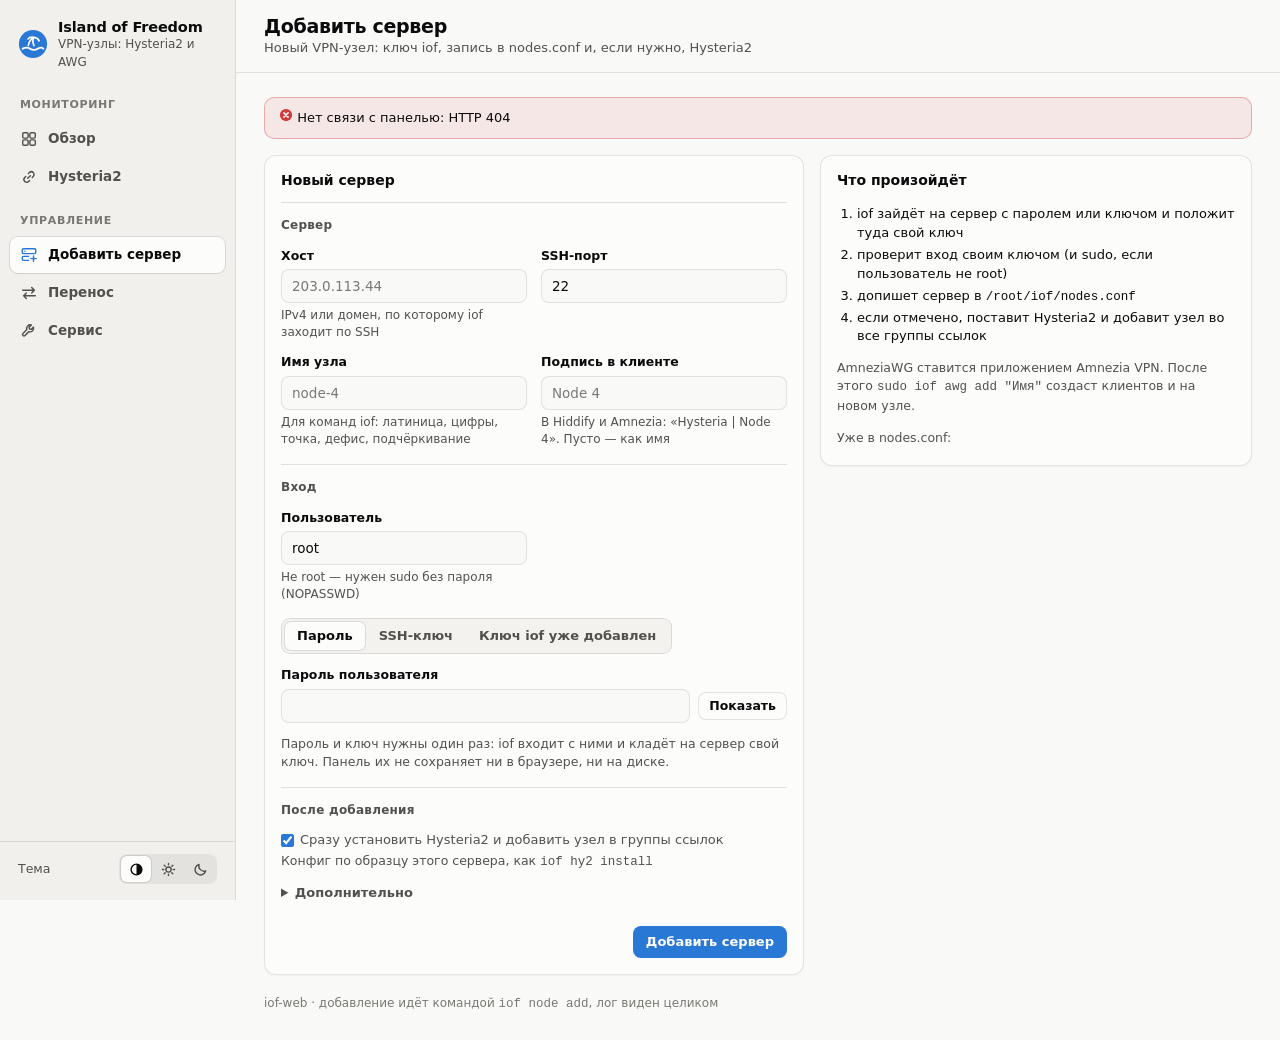
==== web/static/add.html @ c25b6e32 "iof-web: группы Hysteria2, страница узла и страница «Сервис» Группы Hysteria2 создаются, пересобираю" ====
<!doctype html>
<html lang="ru">
<head>
  <meta charset="utf-8">
  <meta name="viewport" content="width=device-width, initial-scale=1">
  <title>Добавить сервер · Island of Freedom</title>
  <link rel="icon" href="favicon.svg" type="image/svg+xml">
  <link rel="stylesheet" href="app.css">
  <script src="common.js"></script>
  <script src="add.js" defer></script>
</head>
<body>
  <div class="shell">
    <aside id="sidebar" class="sidebar">
      <a class="brand" href="./">
        <svg class="logo" viewBox="0 0 32 32" aria-hidden="true">
          <circle cx="16" cy="16" r="15" fill="var(--accent)"/>
          <path d="M5 21c3-1.6 5.4-1.6 8 0s5.4 1.6 8 0 5.2-1.6 6 0" fill="none" stroke="#fff" stroke-width="2" stroke-linecap="round"/>
          <path d="M11 17.5c1-4.5 3-7.5 6-8.5M17 9c-1.6 2.6-1.4 5.5 0 8.6M17 9c2.4.2 4.6 1.4 5.5 3.6M17 9c-2.6-.6-5 0-6.3 1.6" fill="none" stroke="#fff" stroke-width="1.8" stroke-linecap="round"/>
        </svg>
        <span><b>Island of Freedom</b><small>VPN-узлы: Hysteria2 и AWG</small></span>
      </a>
      <nav class="nav" aria-label="Разделы">
        <p class="nav-label">Мониторинг</p>
        <a href="./">
          <svg class="nav-ico" viewBox="0 0 20 20" aria-hidden="true"><rect x="3" y="3" width="6" height="6" rx="1.5"/><rect x="11" y="3" width="6" height="6" rx="1.5"/><rect x="3" y="11" width="6" height="6" rx="1.5"/><rect x="11" y="11" width="6" height="6" rx="1.5"/></svg>
          <span>Обзор</span>
        </a>
        <a href="hy2.html">
          <svg class="nav-ico" viewBox="0 0 20 20" aria-hidden="true"><path d="M8.5 11.5l3-3M9.3 6.2l1.1-1.1a3 3 0 0 1 4.3 4.3l-1.1 1.1M10.7 13.8l-1.1 1.1a3 3 0 0 1-4.3-4.3l1.1-1.1"/></svg>
          <span>Hysteria2</span>
        </a>
        <p class="nav-label">Управление</p>
        <a href="add.html" aria-current="page">
          <svg class="nav-ico" viewBox="0 0 20 20" aria-hidden="true"><rect x="2.5" y="3" width="15" height="5.5" rx="1.5"/><path d="M9.5 11.5H4A1.5 1.5 0 0 0 2.5 13v1.5A1.5 1.5 0 0 0 4 16h5.5M15 11v6M12 14h6M5.5 5.75h.01"/></svg>
          <span>Добавить сервер</span>
        </a>
        <a href="migrate.html">
          <svg class="nav-ico" viewBox="0 0 20 20" aria-hidden="true"><path d="M3 7h13M13 4l3 3-3 3M17 13H4M7 10l-3 3 3 3"/></svg>
          <span>Перенос</span>
          <span id="nav-migrate" class="nav-badge" hidden></span>
        </a>
        <a href="service.html">
          <svg class="nav-ico" viewBox="0 0 20 20" aria-hidden="true"><path d="M12.6 3.3a4 4 0 0 0-5 5.1l-4.3 4.3a1.6 1.6 0 0 0 2.3 2.3l4.3-4.3a4 4 0 0 0 5.1-5l-2.4 2.4-2.1-.3-.3-2.1z"/></svg>
          <span>Сервис</span>
        </a>
      </nav>
      <div class="side-foot">
        <p id="demo-chip" class="demo-chip" hidden>Демо-режим: данные выдуманы, сервер не нужен</p>
        <div class="theme-row">
          <span id="theme-label">Тема</span>
          <div class="theme" role="group" aria-labelledby="theme-label">
            <button type="button" data-set-theme="auto" title="Как в системе" aria-label="Как в системе"><svg viewBox="0 0 16 16" aria-hidden="true"><circle cx="8" cy="8" r="5.75"/><path class="fill" d="M8 2.25a5.75 5.75 0 0 1 0 11.5z"/></svg></button>
            <button type="button" data-set-theme="light" title="Светлая" aria-label="Светлая"><svg viewBox="0 0 16 16" aria-hidden="true"><circle cx="8" cy="8" r="2.75"/><path d="M8 1.5v1.5M8 13v1.5M1.5 8H3M13 8h1.5M3.4 3.4l1.06 1.06M11.54 11.54l1.06 1.06M3.4 12.6l1.06-1.06M11.54 4.46l1.06-1.06"/></svg></button>
            <button type="button" data-set-theme="dark" title="Тёмная" aria-label="Тёмная"><svg viewBox="0 0 16 16" aria-hidden="true"><path d="M13.5 9.6A5.75 5.75 0 0 1 6.4 2.5a5.75 5.75 0 1 0 7.1 7.1z"/></svg></button>
          </div>
        </div>
      </div>
    </aside>

    <div class="content">
      <header class="page-head">
        <button id="menu-btn" class="btn menu-btn" type="button" aria-controls="sidebar" aria-expanded="false" aria-label="Меню">
          <svg viewBox="0 0 16 16" aria-hidden="true"><path d="M2.5 4h11M2.5 8h11M2.5 12h11" fill="none" stroke="currentColor" stroke-width="1.6" stroke-linecap="round"/></svg>
        </button>
        <div class="page-title">
          <h1>Добавить сервер</h1>
          <p>Новый VPN-узел: ключ iof, запись в nodes.conf и, если нужно, Hysteria2</p>
        </div>
      </header>

      <main>
        <div id="alert" class="alert" role="alert" hidden></div>
        <div id="migrate-banner" class="note warn banner" role="status" hidden></div>

        <div class="add-layout">
          <form id="form" class="card form" novalidate autocomplete="off">
            <div class="card-head"><h2>Новый сервер</h2></div>

            <fieldset>
              <legend>Сервер</legend>
              <div class="form-grid">
                <div class="field">
                  <label for="f-host">Хост</label>
                  <input id="f-host" name="host" required placeholder="203.0.113.44" spellcheck="false">
                  <p class="hint">IPv4 или домен, по которому iof заходит по SSH</p>
                </div>
                <div class="field field-narrow">
                  <label for="f-port">SSH-порт</label>
                  <input id="f-port" name="port" inputmode="numeric" value="22">
                </div>
                <div class="field">
                  <label for="f-name">Имя узла</label>
                  <input id="f-name" name="name" required placeholder="node-4" spellcheck="false">
                  <p class="hint">Для команд iof: латиница, цифры, точка, дефис, подчёркивание</p>
                </div>
                <div class="field">
                  <label for="f-title">Подпись в клиенте</label>
                  <input id="f-title" name="title" placeholder="Node 4">
                  <p class="hint">В Hiddify и Amnezia: «Hysteria | Node 4». Пусто — как имя</p>
                </div>
              </div>
            </fieldset>

            <fieldset>
              <legend>Вход</legend>
              <div class="form-grid">
                <div class="field">
                  <label for="f-user">Пользователь</label>
                  <input id="f-user" name="user" value="root" spellcheck="false">
                  <p class="hint">Не root — нужен sudo без пароля (NOPASSWD)</p>
                </div>
              </div>
              <div class="seg" role="radiogroup" aria-label="Способ входа">
                <label><input type="radio" name="auth" value="password" checked><span>Пароль</span></label>
                <label><input type="radio" name="auth" value="key"><span>SSH-ключ</span></label>
                <label><input type="radio" name="auth" value="installed"><span>Ключ iof уже добавлен</span></label>
              </div>

              <div class="auth-pane" data-auth="password">
                <div class="field">
                  <label for="f-password">Пароль пользователя</label>
                  <div class="input-row">
                    <input id="f-password" type="password" autocomplete="new-password" spellcheck="false">
                    <button id="toggle-pass" class="btn small" type="button">Показать</button>
                  </div>
                </div>
              </div>

              <div class="auth-pane" data-auth="key" hidden>
                <div class="field">
                  <label for="f-key">Приватный ключ OpenSSH</label>
                  <textarea id="f-key" rows="6" spellcheck="false" placeholder="-----BEGIN OPENSSH PRIVATE KEY-----&#10;...&#10;-----END OPENSSH PRIVATE KEY-----"></textarea>
                  <div class="input-row">
                    <label class="btn small file-btn">Загрузить из файла<input id="f-keyfile" type="file" class="sr-only"></label>
                    <p class="hint">Ключ без пароля. Ключ PuTTY (.ppk) сначала экспортируй: PuTTYgen → Conversions → Export OpenSSH key</p>
                  </div>
                </div>
              </div>

              <div class="auth-pane" data-auth="installed" hidden>
                <p class="hint">Добавь на новом сервере публичный ключ iof в <code>~/.ssh/authorized_keys</code> пользователя, например так:</p>
                <pre id="pubkey-cmd" class="code"></pre>
                <button id="copy-pubkey" class="btn small" type="button">Скопировать команду</button>
              </div>

              <p id="secret-note" class="note-plain">Пароль и ключ нужны один раз: iof входит с ними и кладёт на сервер свой ключ.
                Панель их не сохраняет ни в браузере, ни на диске.</p>
            </fieldset>

            <fieldset>
              <legend>После добавления</legend>
              <label class="check"><input id="f-hy2" type="checkbox" checked> Сразу установить Hysteria2 и добавить узел в группы ссылок</label>
              <p id="hy2-hint" class="hint">Конфиг по образцу этого сервера, как <code>iof hy2 install</code></p>
              <details class="more">
                <summary>Дополнительно</summary>
                <div class="field">
                  <label for="f-addr">Адрес для клиентов</label>
                  <input id="f-addr" name="addr" placeholder="как хост" spellcheck="false">
                  <p class="hint">Если клиенты подключаются не по тому адресу, по которому iof заходит по SSH</p>
                </div>
              </details>
            </fieldset>

            <div id="form-error" class="form-error" role="alert" hidden></div>
            <div class="form-actions">
              <button id="submit" class="btn primary" type="submit">Добавить сервер</button>
            </div>
          </form>

          <div class="side">
            <section id="job" class="card" hidden>
              <div class="card-head">
                <h2 id="job-title">Выполнение</h2>
                <span id="job-state"></span>
              </div>
              <div id="job-result"></div>
              <pre id="job-log" class="log" aria-live="polite"></pre>
            </section>

            <section class="card">
              <div class="card-head"><h2>Что произойдёт</h2></div>
              <ol class="steps">
                <li>iof зайдёт на сервер с паролем или ключом и положит туда свой ключ</li>
                <li>проверит вход своим ключом (и sudo, если пользователь не root)</li>
                <li>допишет сервер в <code>/root/iof/nodes.conf</code></li>
                <li>если отмечено, поставит Hysteria2 и добавит узел во все группы ссылок</li>
              </ol>
              <p class="hint pad">AmneziaWG ставится приложением Amnezia VPN. После этого
                <code>sudo iof awg add "Имя"</code> создаст клиентов и на новом узле.</p>
              <div class="pad">
                <div class="hint">Уже в nodes.conf:</div>
                <div id="known" class="chips"></div>
              </div>
            </section>
          </div>
        </div>
      </main>

      <footer class="foot">iof-web · добавление идёт командой <code>iof node add</code>, лог виден целиком</footer>
    </div>
  </div>
</body>
</html>
---- web/static/app.css ----
/* Цвета: светлая и тёмная тема по настройке системы или по выбору в меню (data-theme на <html>,
   ставит common.js). Статусные цвета фиксированные */
:root {
  color-scheme: light;
  --page: #f9f9f7;
  --surface: #fcfcfb;
  --surface-2: #f3f2ee;
  --side: #f1f0ec;
  --side-on: #fcfcfb;
  --ink: #0b0b0b;
  --ink-2: #52514e;
  --muted: #7a7873;
  --grid: #e1e0d9;
  --axis: #c3c2b7;
  --ring: rgba(11, 11, 11, 0.10);
  --accent: #2a78d6;
  --track: #ebeae5;
  --meter: #2a78d6;
  --good: #0ca30c;
  --warn: #fab219;
  --crit: #d03b3b;
  --good-bg: rgba(12, 163, 12, 0.09);
  --warn-bg: rgba(250, 178, 25, 0.16);
  --crit-bg: rgba(208, 59, 59, 0.09);
  --shadow: 0 1px 2px rgba(11, 11, 11, 0.04);
  --mono: ui-monospace, "Cascadia Mono", "SFMono-Regular", Consolas, monospace;
  /* Каркас: ширина бокового меню, поля и ширина содержимого */
  --side-w: 236px;
  --gutter: 28px;
  --wrap: 1384px;
}
@media (prefers-color-scheme: dark) {
  :root:not([data-theme="light"]) {
    color-scheme: dark;
    --page: #0d0d0d;
    --surface: #1a1a19;
    --surface-2: #222220;
    --side: #131312;
    --side-on: #262624;
    --ink: #f0efec;
    --ink-2: #c3c2b7;
    --muted: #8f8d87;
    --grid: #2c2c2a;
    --axis: #383835;
    --ring: rgba(255, 255, 255, 0.10);
    --accent: #3987e5;
    --track: #2c2c2a;
    --meter: #3987e5;
    --good-bg: rgba(12, 163, 12, 0.16);
    --warn-bg: rgba(250, 178, 25, 0.14);
    --crit-bg: rgba(208, 59, 59, 0.18);
    --shadow: none;
  }
}
:root[data-theme="dark"] {
  color-scheme: dark;
  --page: #0d0d0d;
  --surface: #1a1a19;
  --surface-2: #222220;
  --side: #131312;
  --side-on: #262624;
  --ink: #f0efec;
  --ink-2: #c3c2b7;
  --muted: #8f8d87;
  --grid: #2c2c2a;
  --axis: #383835;
  --ring: rgba(255, 255, 255, 0.10);
  --accent: #3987e5;
  --track: #2c2c2a;
  --meter: #3987e5;
  --good-bg: rgba(12, 163, 12, 0.16);
  --warn-bg: rgba(250, 178, 25, 0.14);
  --crit-bg: rgba(208, 59, 59, 0.18);
  --shadow: none;
}

* { box-sizing: border-box; }
/* hidden должен скрывать и элементы, которым задан display */
[hidden] { display: none !important; }
html { -webkit-text-size-adjust: 100%; }
body {
  margin: 0;
  background: var(--page);
  color: var(--ink);
  font: 14px/1.45 system-ui, -apple-system, "Segoe UI", Roboto, sans-serif;
}
h1, h2, p { margin: 0; }
code, .mono { font-family: var(--mono); font-size: 12.5px; }
.sr-only {
  position: absolute; width: 1px; height: 1px; overflow: hidden;
  clip: rect(0 0 0 0); white-space: nowrap;
}

/* Каркас: боковое меню слева, справа шапка страницы, содержимое и подвал */
.shell { display: grid; grid-template-columns: var(--side-w) minmax(0, 1fr); min-height: 100vh; }
.content { display: flex; flex-direction: column; min-width: 0; }

.sidebar {
  position: sticky; top: 0; height: 100vh; overflow-y: auto;
  display: flex; flex-direction: column;
  background: var(--side);
  border-right: 1px solid var(--ring);
}
.brand {
  display: flex; align-items: center; gap: 10px;
  padding: 18px 18px 10px;
  color: inherit; text-decoration: none;
}
.logo { width: 30px; height: 30px; flex: none; }
.brand b { display: block; font-size: 14.5px; font-weight: 650; letter-spacing: -0.01em; line-height: 1.25; }
.brand small { display: block; font-size: 12px; color: var(--ink-2); }

.nav { display: flex; flex-direction: column; gap: 2px; padding: 0 10px 12px; }
.nav-label {
  padding: 16px 10px 6px;
  font-size: 11px; font-weight: 650; letter-spacing: 0.06em; text-transform: uppercase; color: var(--muted);
}
.nav a {
  display: flex; align-items: center; gap: 10px;
  min-height: 36px; padding: 0 10px; border-radius: 8px;
  color: var(--ink-2); text-decoration: none; font-size: 13.5px; font-weight: 550;
}
.nav a:hover { background: color-mix(in srgb, var(--ink) 5%, transparent); color: var(--ink); }
.nav a[aria-current] { background: var(--side-on); color: var(--ink); box-shadow: 0 0 0 1px var(--ring), var(--shadow); }
.nav-ico {
  width: 18px; height: 18px; flex: none;
  fill: none; stroke: currentColor; stroke-width: 1.6; stroke-linecap: round; stroke-linejoin: round;
}
.nav a[aria-current] .nav-ico { color: var(--accent); }
/* Отметка у пункта меню, например «идёт» у переноса */
.nav-badge {
  margin-left: auto; padding: 0 7px; border-radius: 999px;
  font-size: 11px; font-weight: 600; line-height: 18px; white-space: nowrap;
  background: var(--warn-bg); color: var(--ink);
  border: 1px solid color-mix(in srgb, var(--warn) 45%, transparent);
}

.side-foot { margin-top: auto; padding: 12px 18px 16px; border-top: 1px solid var(--ring); display: grid; gap: 10px; }
.demo-chip {
  padding: 6px 10px; border-radius: 8px; font-size: 12px; color: var(--ink-2);
  background: color-mix(in srgb, var(--accent) 10%, transparent);
  border: 1px solid color-mix(in srgb, var(--accent) 25%, transparent);
}
.theme-row { display: flex; align-items: center; justify-content: space-between; gap: 8px; font-size: 12.5px; color: var(--ink-2); }
.theme { display: inline-flex; gap: 2px; padding: 2px; border-radius: 8px; background: color-mix(in srgb, var(--ink) 6%, transparent); }
.theme button {
  display: grid; place-items: center; width: 30px; height: 26px; padding: 0;
  border: 0; border-radius: 6px; background: none; color: var(--ink-2); cursor: pointer;
}
.theme button:hover { color: var(--ink); }
.theme button[aria-pressed="true"] { background: var(--surface); color: var(--ink); box-shadow: 0 0 0 1px var(--ring); }
.theme svg { width: 15px; height: 15px; fill: none; stroke: currentColor; stroke-width: 1.5; stroke-linecap: round; stroke-linejoin: round; }
.theme svg .fill { fill: currentColor; stroke: none; }

/* Шапка страницы: заголовок и действия, на узком экране ещё кнопка меню */
.page-head {
  position: sticky; top: 0; z-index: 5;
  display: flex; align-items: center; gap: 12px 20px; flex-wrap: wrap;
  padding: 14px max(var(--gutter), calc((100% - var(--wrap)) / 2));
  background: color-mix(in srgb, var(--page) 88%, transparent);
  backdrop-filter: blur(8px);
  border-bottom: 1px solid var(--ring);
}
.page-title { margin-right: auto; min-width: 0; }
.page-title h1 { font-size: 19px; font-weight: 650; letter-spacing: -0.015em; line-height: 1.3; }
.page-title p { font-size: 13px; color: var(--ink-2); }
.controls { display: flex; align-items: center; gap: 10px; flex-wrap: wrap; }
.scrim { display: none; }
.stamp { font-size: 12.5px; color: var(--ink-2); font-variant-numeric: tabular-nums; }

select, input[type="search"], .btn {
  height: 32px;
  border: 1px solid var(--ring);
  border-radius: 8px;
  background: var(--surface);
  color: var(--ink);
  font: inherit;
  font-size: 13px;
}
select { padding: 0 8px; }
input[type="search"] { padding: 0 10px; width: 240px; max-width: 100%; }
input[type="search"]::placeholder { color: var(--muted); }
.btn {
  display: inline-flex; align-items: center; gap: 6px;
  padding: 0 12px; cursor: pointer; font-weight: 550;
}
.btn svg { width: 14px; height: 14px; }
.btn:hover { background: var(--surface-2); }
.btn[aria-busy="true"] svg { animation: spin 0.9s linear infinite; }
.btn[aria-busy="true"] { cursor: progress; }
@keyframes spin { to { transform: rotate(360deg); } }
:focus-visible { outline: 2px solid var(--accent); outline-offset: 2px; }
/* Кнопка меню видна только на узком экране, там меню выезжает слева */
.menu-btn { display: none; width: 34px; padding: 0; justify-content: center; }
.menu-btn svg { width: 16px; height: 16px; }

/* Раскладки внутри main подстраиваются под его ширину (container queries внизу файла),
   а не под ширину окна: место занимает ещё и боковое меню */
main {
  container: content / inline-size;
  flex: 1;
  width: 100%; max-width: calc(var(--wrap) + 2 * var(--gutter));
  margin: 0 auto;
  padding: 24px var(--gutter) 8px;
  display: flex; flex-direction: column; gap: 16px;
}

.card {
  background: var(--surface);
  border: 1px solid var(--ring);
  border-radius: 12px;
  box-shadow: var(--shadow);
  min-width: 0;
}
.card-head {
  display: flex; align-items: center; justify-content: space-between; gap: 10px 16px;
  flex-wrap: wrap;
  padding: 14px 16px 12px;
}
.card h2 { font-size: 14px; font-weight: 650; }
.count { color: var(--muted); font-weight: 500; margin-left: 4px; font-variant-numeric: tabular-nums; }
.filters { display: flex; align-items: center; gap: 12px; flex-wrap: wrap; }
.check { display: inline-flex; align-items: center; gap: 6px; font-size: 13px; color: var(--ink-2); cursor: pointer; }
.check input { margin: 0; accent-color: var(--accent); }

/* Сообщение об ошибке связи с панелью */
.alert {
  padding: 10px 14px;
  border-radius: 10px;
  background: var(--crit-bg);
  border: 1px solid color-mix(in srgb, var(--crit) 35%, transparent);
  font-size: 13px;
}

/* Общее состояние */
.health {
  display: flex; gap: 14px; align-items: flex-start;
  padding: 16px 18px;
  border-radius: 12px;
  border: 1px solid var(--ring);
  background: var(--surface);
}
.health.good { background: var(--good-bg); border-color: color-mix(in srgb, var(--good) 30%, transparent); }
.health.crit { background: var(--crit-bg); border-color: color-mix(in srgb, var(--crit) 35%, transparent); }
.health.warn { background: var(--warn-bg); border-color: color-mix(in srgb, var(--warn) 45%, transparent); }
.health .big-ico { width: 28px; height: 28px; flex: none; margin-top: 1px; }
.health h2 { font-size: 17px; font-weight: 650; letter-spacing: -0.01em; }
.health .sub { color: var(--ink-2); font-size: 13px; margin-top: 2px; }
.issues { list-style: none; margin: 10px 0 0; padding: 0; display: grid; gap: 4px; }
.issues li { display: flex; gap: 8px; align-items: baseline; font-size: 13.5px; }
.issues b { font-weight: 600; }

/* Плитки сводки */
.kpis { display: grid; grid-template-columns: repeat(5, minmax(0, 1fr)); gap: 12px; }
.kpi {
  background: var(--surface);
  border: 1px solid var(--ring);
  border-radius: 12px;
  padding: 14px 16px;
  box-shadow: var(--shadow);
  min-width: 0;
}
.kpi .label { font-size: 12.5px; color: var(--ink-2); font-weight: 550; }
.kpi .value { font-size: 28px; font-weight: 650; letter-spacing: -0.02em; line-height: 1.2; margin-top: 4px; }
.kpi .value small { font-size: 15px; font-weight: 550; color: var(--ink-2); margin-left: 4px; letter-spacing: 0; }
.kpi .sub { font-size: 12.5px; color: var(--ink-2); margin-top: 4px; }
.kpi .sub + .sub { margin-top: 0; }

/* Статус: иконка + подпись, цвет никогда не один */
.st { display: inline-flex; align-items: center; gap: 6px; white-space: nowrap; }
.ico { width: 14px; height: 14px; flex: none; }
.ico.good { color: var(--good); }
.ico.warn { color: var(--warn); }
.ico.crit { color: var(--crit); }
.ico.none { color: var(--muted); }
.muted { color: var(--muted); }
.sub-line { display: block; font-size: 12px; color: var(--ink-2); margin-top: 2px; white-space: nowrap; }

/* Таблица узлов */
.table-wrap { overflow-x: auto; }

table.nodes { width: 100%; border-collapse: collapse; font-variant-numeric: tabular-nums; }
.nodes th {
  text-align: left; font-size: 12px; font-weight: 600; color: var(--ink-2);
  padding: 8px 10px; background: var(--surface-2);
  border-top: 1px solid var(--grid); border-bottom: 1px solid var(--grid);
  white-space: nowrap;
}
.nodes td { padding: 10px; border-bottom: 1px solid var(--grid); vertical-align: top; }
.nodes tbody tr:last-child td { border-bottom: 0; }
.nodes tbody tr:hover td { background: color-mix(in srgb, var(--surface-2) 60%, transparent); }
.nodes tr.is-crit td:first-child { box-shadow: inset 3px 0 0 var(--crit); }
.nodes tr.is-warn td:first-child { box-shadow: inset 3px 0 0 var(--warn); }
.nodes .num { text-align: right; }
.nodes .col-meter { width: 112px; }
.node-name { font-weight: 600; }
.node-cell { display: flex; gap: 8px; align-items: flex-start; }
.node-cell .ico { margin-top: 3px; }
.offline { color: var(--ink-2); }

.meter { min-width: 92px; }
.meter .top { display: flex; align-items: center; gap: 5px; font-weight: 550; }
.meter .top .ico { width: 12px; height: 12px; }
.track { height: 6px; border-radius: 3px; background: var(--track); margin-top: 5px; overflow: hidden; }
.track i { display: block; height: 100%; border-radius: 3px; background: var(--meter); min-width: 2px; }
.track i.warn { background: var(--warn); }
.track i.crit { background: var(--crit); }

.empty { padding: 18px 16px; color: var(--ink-2); font-size: 13px; }
.empty code { background: var(--surface-2); padding: 1px 5px; border-radius: 4px; }

/* Нижние списки */
.grid3 { display: grid; grid-template-columns: repeat(3, minmax(0, 1fr)); gap: 16px; align-items: start; }
.list { padding: 0 16px 8px; }
.list .item { padding: 10px 0; border-top: 1px solid var(--grid); }
.item-head { display: flex; justify-content: space-between; align-items: baseline; gap: 10px; }
.item-title { font-weight: 600; overflow-wrap: anywhere; }
.item-meta { font-size: 12px; color: var(--muted); white-space: nowrap; font-variant-numeric: tabular-nums; }
.route { display: grid; grid-template-columns: auto 1fr; gap: 3px 10px; margin-top: 6px; font-size: 12.5px; }
.route .proto { color: var(--ink-2); font-weight: 600; font-size: 11.5px; letter-spacing: 0.02em; padding-top: 1px; }
.route .path { font-family: var(--mono); font-size: 12px; overflow-wrap: anywhere; }
.route .arrow { color: var(--muted); padding: 0 3px; }
.chips { display: flex; flex-wrap: wrap; gap: 4px; margin-top: 6px; }
.chip {
  font-size: 11.5px; padding: 1px 7px; border-radius: 999px;
  background: var(--surface-2); color: var(--ink-2); border: 1px solid var(--grid);
}
.list .empty { padding: 4px 0 10px; border-top: 0; }

a.kpi-link, a.item-link { color: inherit; text-decoration: none; display: block; }
a.kpi-link:hover { border-color: color-mix(in srgb, var(--accent) 45%, transparent); }
a.item-link:hover .item-title { color: var(--accent); }

.btn.primary { background: var(--accent); border-color: transparent; color: #fff; }
.btn.primary:hover { background: color-mix(in srgb, var(--accent) 88%, #000); }
.btn:disabled { opacity: 0.5; cursor: default; }
.btn.small { height: 28px; padding: 0 10px; font-size: 12.5px; }
.card-note { font-size: 12.5px; color: var(--ink-2); }

/* Страница Hysteria2 */
.hy2-layout { display: grid; grid-template-columns: minmax(240px, 300px) minmax(0, 1fr); gap: 16px; align-items: start; }
.group-list { padding: 0 8px 8px; display: grid; gap: 2px; }
.group-list .empty { padding: 4px 8px 10px; }
.group-item {
  display: block; padding: 9px 10px; border-radius: 8px;
  color: inherit; text-decoration: none;
}
.group-item:hover { background: var(--surface-2); }
.group-item[aria-current="true"] { background: color-mix(in srgb, var(--accent) 12%, transparent); box-shadow: inset 3px 0 0 var(--accent); }
.group-item .item-title { display: inline-flex; align-items: center; gap: 2px; }

.group-detail .card-head { align-items: flex-start; }
.actions { display: flex; align-items: center; gap: 12px; flex-wrap: wrap; }
.note {
  display: flex; gap: 8px; align-items: flex-start;
  margin: 0 16px 12px; padding: 9px 12px; border-radius: 8px; font-size: 13px;
}
.note .ico { margin-top: 2px; }
.note.warn { background: var(--warn-bg); border: 1px solid color-mix(in srgb, var(--warn) 45%, transparent); }
.note code { background: var(--surface); padding: 1px 5px; border-radius: 4px; }
.group-body { display: grid; grid-template-columns: minmax(0, 1fr) auto; gap: 16px; padding: 0 16px; }
.links { list-style: none; margin: 0; padding: 0; min-width: 0; }
.link {
  display: flex; align-items: center; gap: 12px;
  padding: 9px 0; border-top: 1px solid var(--grid);
}
.link-main { flex: 1; min-width: 0; }
.link-title { font-weight: 600; display: flex; align-items: baseline; gap: 8px; flex-wrap: wrap; }
.link-title .mono { font-weight: 400; font-size: 12px; }
.link-url {
  display: block; margin-top: 2px; font-size: 11.5px; color: var(--ink-2);
  white-space: nowrap; overflow: hidden; text-overflow: ellipsis;
}
.link-actions { display: flex; gap: 6px; flex: none; }
.tag {
  font-size: 11px; font-weight: 550; padding: 0 6px; border-radius: 999px;
  background: color-mix(in srgb, var(--accent) 14%, transparent); color: var(--ink-2);
}
.qr-all { margin: 0; padding-top: 9px; width: 240px; text-align: center; }
.qr-all figcaption { font-size: 12px; color: var(--ink-2); margin-top: 6px; }
/* QR всегда на белом: тёмный фон сканеры читают плохо */
img.qr { display: block; width: 100%; max-width: 240px; height: auto; margin: 0 auto; background: #fff; border-radius: 8px; padding: 6px; }
.qr-placeholder {
  display: grid; place-items: center; min-height: 160px; padding: 14px;
  border: 1px dashed var(--axis); border-radius: 8px; font-size: 12.5px; color: var(--ink-2); text-align: center;
}
.qr-placeholder code { font-size: 12px; }
.hint { margin: 0; font-size: 12.5px; color: var(--ink-2); }
.group-detail > .hint { padding: 12px 16px 16px; }

.cmds { margin: 0; padding: 0 16px 14px; display: grid; grid-template-columns: max-content 1fr; gap: 8px 18px; font-size: 13px; }
.cmds dt { margin: 0; }
.cmds dd { margin: 0; color: var(--ink-2); }

.qr-dialog {
  border: 1px solid var(--ring); border-radius: 12px; padding: 16px;
  background: var(--surface); color: var(--ink); width: min(340px, calc(100vw - 32px));
}
.qr-dialog::backdrop { background: rgba(0, 0, 0, 0.45); }
.qr-dialog-head { display: flex; justify-content: space-between; align-items: center; gap: 10px; margin-bottom: 12px; }
.qr-dialog h2 { font-size: 14px; font-weight: 650; overflow-wrap: anywhere; }
.qr-dialog img.qr { max-width: 280px; }
.qr-dialog .hint { padding: 10px 0 0; text-align: center; }

/* Страница «Добавить сервер» */
.add-layout { display: grid; grid-template-columns: minmax(0, 1.25fr) minmax(0, 1fr); gap: 16px; align-items: start; }
.side { display: grid; gap: 16px; min-width: 0; }
.form fieldset { border: 0; margin: 0; padding: 0 16px 16px; min-width: 0; }
.form legend {
  float: left; width: 100%; padding: 14px 0 10px; margin-bottom: 2px;
  border-top: 1px solid var(--grid);
  font-size: 12px; font-weight: 650; color: var(--ink-2); letter-spacing: 0.02em;
}
.form legend + * { clear: both; }
.form-grid { display: grid; grid-template-columns: repeat(2, minmax(0, 1fr)); gap: 12px 14px; }
.field { min-width: 0; }
.field label { display: block; font-size: 12.5px; font-weight: 600; margin-bottom: 4px; }
.field input, .field textarea {
  width: 100%; height: 34px; padding: 0 10px;
  border: 1px solid var(--ring); border-radius: 8px;
  background: var(--page); color: var(--ink); font: inherit; font-size: 13.5px;
}
.field textarea { height: auto; padding: 8px 10px; font-family: var(--mono); font-size: 12px; resize: vertical; }
.field input::placeholder, .field textarea::placeholder { color: var(--muted); }
.field .hint { margin-top: 4px; font-size: 12px; }
.field [aria-invalid="true"] { border-color: var(--crit); }
.field-error { margin: 4px 0 0; font-size: 12px; color: var(--crit); font-weight: 550; }
.input-row { display: flex; gap: 8px; align-items: center; margin-top: 0; }
.input-row input { flex: 1; }
.field textarea + .input-row { margin-top: 8px; align-items: flex-start; }
.file-btn { cursor: pointer; flex: none; }
.seg {
  display: inline-flex; flex-wrap: wrap; gap: 2px; margin-top: 14px; padding: 3px;
  border-radius: 9px; background: var(--surface-2); border: 1px solid var(--ring);
}
.seg label { cursor: pointer; }
.seg input { position: absolute; opacity: 0; pointer-events: none; }
.seg span { display: block; padding: 5px 12px; border-radius: 6px; font-size: 13px; font-weight: 550; color: var(--ink-2); }
.seg input:checked + span { background: var(--surface); color: var(--ink); box-shadow: 0 0 0 1px var(--ring); }
.seg input:focus-visible + span { outline: 2px solid var(--accent); outline-offset: 1px; }
.auth-pane { margin-top: 12px; }
.note-plain { margin: 12px 0 0; font-size: 12.5px; color: var(--ink-2); }
.more { margin-top: 12px; }
.more summary { cursor: pointer; font-size: 13px; font-weight: 550; color: var(--ink-2); margin-bottom: 8px; }
.form-error {
  display: flex; gap: 8px; align-items: flex-start; margin: 0 16px 12px; padding: 9px 12px;
  border-radius: 8px; font-size: 13px; background: var(--crit-bg);
  border: 1px solid color-mix(in srgb, var(--crit) 35%, transparent);
}
.form-error .ico { margin-top: 2px; }
.form-actions { display: flex; justify-content: flex-end; gap: 8px; flex-wrap: wrap; padding: 0 16px 16px; }
/* Плашка над содержимым страницы, например о незавершённом переносе управляющего сервера */
.note.banner, .form-error.banner { margin: 0; }
.pad .check + .hint { margin-top: 4px; }
pre.code {
  margin: 8px 0; padding: 10px 12px; border-radius: 8px; background: var(--surface-2);
  font-family: var(--mono); font-size: 11.5px; white-space: pre-wrap; word-break: break-all;
}
pre.log {
  margin: 0 16px 16px; padding: 10px 12px; min-height: 80px; max-height: 380px; overflow: auto;
  border: 1px solid var(--grid); border-radius: 8px; background: var(--page);
  font-family: var(--mono); font-size: 12px; line-height: 1.5; white-space: pre-wrap; overflow-wrap: anywhere;
}
.note.good { background: var(--good-bg); border: 1px solid color-mix(in srgb, var(--good) 30%, transparent); }
.note.crit { background: var(--crit-bg); border: 1px solid color-mix(in srgb, var(--crit) 35%, transparent); }
.note a { color: var(--accent); }
.steps { margin: 0; padding: 0 16px 10px 36px; font-size: 13px; }
.steps li { margin: 3px 0; }
.pad { padding: 0 16px 14px; }
.pad .chips { margin-top: 4px; }
.spinner {
  width: 12px; height: 12px; border-radius: 50%; flex: none;
  border: 2px solid var(--grid); border-top-color: var(--accent); animation: spin 0.8s linear infinite;
}

/* Ссылка на страницу узла из таблиц и списков; строку таблицы можно нажать целиком */
.node-link { color: inherit; text-decoration: none; }
.node-link:hover { color: var(--accent); text-decoration: underline; text-underline-offset: 2px; }
.nodes tr[data-href] { cursor: pointer; }
.page-title p a { color: inherit; }
.page-title p a:hover { color: var(--accent); }

/* Кнопки действий: ряд под содержимым карточки, опасное действие красным */
.btn-row { display: flex; gap: 8px; flex-wrap: wrap; align-items: center; padding: 0 16px 16px; }
.btn.danger { color: var(--crit); }
.btn.danger:hover { background: var(--crit-bg); }
.card.danger-zone { border-color: color-mix(in srgb, var(--crit) 30%, transparent); }

/* Пары «название — значение» */
.kv {
  margin: 0; padding: 0 16px 14px;
  display: grid; grid-template-columns: max-content minmax(0, 1fr); gap: 7px 16px; font-size: 13px;
}
.kv dt { color: var(--ink-2); }
.kv dd { margin: 0; min-width: 0; overflow-wrap: anywhere; }
.kv .meter { max-width: 220px; }

.grid2 { display: grid; grid-template-columns: repeat(2, minmax(0, 1fr)); gap: 16px; align-items: start; }

/* Форма новой группы в карточке групп */
.inline-form { display: flex; flex-wrap: wrap; gap: 8px; padding: 0 16px 12px; }
.inline-form input {
  flex: 1 1 160px; min-width: 0; height: 32px; padding: 0 10px;
  border: 1px solid var(--ring); border-radius: 8px; background: var(--page); color: var(--ink); font: inherit; font-size: 13px;
}
.inline-form input[aria-invalid="true"] { border-color: var(--crit); }
.inline-form .hint { flex-basis: 100%; }

/* Список задач панели: строка задачи раскрывается в лог */
.jobs { list-style: none; margin: 0; padding: 0 16px 8px; }
.jobs li { border-top: 1px solid var(--grid); }
.jobs summary { display: flex; align-items: center; gap: 10px 14px; flex-wrap: wrap; padding: 10px 0; cursor: pointer; }
.jobs summary .item-title { flex: 1 1 200px; }
.jobs pre.log { margin: 0 0 12px; }
.commits { list-style: none; margin: 0; padding: 0 16px 12px; display: grid; gap: 4px; font-size: 13px; }
.commits code { color: var(--ink-2); margin-right: 6px; }

.toast {
  position: fixed; left: 50%; bottom: 24px; z-index: 20;
  transform: translate(-50%, 12px); opacity: 0; pointer-events: none;
  padding: 9px 14px; border-radius: 8px; font-size: 13px;
  background: var(--ink); color: var(--page);
  transition: opacity 0.15s, transform 0.15s;
}
.toast.show { opacity: 1; transform: translate(-50%, 0); }

.foot {
  width: 100%; max-width: calc(var(--wrap) + 2 * var(--gutter));
  margin: 0 auto; padding: 12px var(--gutter) 28px; font-size: 12px; color: var(--muted);
}

/* Узкое окно: меню уезжает за левый край и открывается кнопкой в шапке страницы (common.js) */
@media (max-width: 960px) {
  .shell { grid-template-columns: minmax(0, 1fr); }
  .sidebar {
    position: fixed; inset: 0 auto 0 0; z-index: 30; height: auto; width: min(280px, 86vw);
    transform: translateX(-100%); visibility: hidden;
    transition: transform 0.2s ease, visibility 0s linear 0.2s;
  }
  .nav-open .sidebar {
    transform: none; visibility: visible; transition: transform 0.2s ease;
    box-shadow: 0 12px 40px rgba(0, 0, 0, 0.25);
  }
  .scrim {
    display: block; position: fixed; inset: 0; z-index: 25;
    background: rgba(0, 0, 0, 0.4); opacity: 0; pointer-events: none; transition: opacity 0.2s;
  }
  .nav-open .scrim { opacity: 1; pointer-events: auto; }
  .menu-btn { display: inline-flex; }
}
@media (max-width: 640px) {
  :root { --gutter: 16px; }
  .page-head { position: static; padding-block: 10px 12px; }
  .page-title h1 { font-size: 17px; }
  main { padding-top: 14px; }
  .foot { padding-bottom: 24px; }
  .controls { width: 100%; }
  .stamp { width: 100%; }
}
@media (prefers-reduced-motion: reduce) {
  .sidebar, .scrim, .toast { transition: none !important; }
}

/* Узкая область содержимого: плитки и списки в меньше колонок, раскладки в одну колонку,
   таблица узлов в карточки */
@container content (max-width: 1040px) {
  .kpis { grid-template-columns: repeat(3, minmax(0, 1fr)); }
  .grid3 { grid-template-columns: repeat(2, minmax(0, 1fr)); }
}
@container content (max-width: 1000px) {
  .nodes thead { display: none; }
  .nodes, .nodes tbody { display: block; }
  .nodes tr {
    display: grid; grid-template-columns: repeat(3, minmax(0, 1fr)); gap: 10px 14px;
    padding: 14px 16px; border-top: 1px solid var(--grid);
  }
  .nodes tr.is-crit { box-shadow: inset 3px 0 0 var(--crit); }
  .nodes tr.is-warn { box-shadow: inset 3px 0 0 var(--warn); }
  .nodes tr.is-crit td:first-child, .nodes tr.is-warn td:first-child { box-shadow: none; }
  .nodes td { padding: 0; border: 0; min-width: 0; }
  .nodes tbody tr:hover td { background: none; }
  .nodes td[data-label]::before {
    content: attr(data-label); display: block;
    font-size: 11.5px; font-weight: 600; color: var(--muted); margin-bottom: 2px;
  }
  .nodes td.cell-node { grid-column: 1 / -1; }
  .nodes td.cell-wide { grid-column: span 3; }
  .nodes td.cell-proto { grid-column: span 1; }
  .nodes .num { text-align: left; }
  .meter { min-width: 0; }
}
@container content (max-width: 900px) {
  .hy2-layout, .add-layout, .grid2 { grid-template-columns: minmax(0, 1fr); }
  .group-body { grid-template-columns: minmax(0, 1fr); }
  .qr-all { width: auto; max-width: 260px; margin: 0 auto 4px; }
}
@container content (max-width: 600px) {
  .kpis { grid-template-columns: repeat(2, minmax(0, 1fr)); gap: 10px; }
  .kpi .value { font-size: 24px; }
  .grid3 { grid-template-columns: minmax(0, 1fr); }
  .nodes tr { grid-template-columns: repeat(2, minmax(0, 1fr)); }
  .nodes td.cell-wide { grid-column: 1 / -1; }
  .filters, input[type="search"] { width: 100%; }
  .link { flex-wrap: wrap; }
  .link-actions { width: 100%; }
  .link-actions .btn { flex: 1; justify-content: center; }
  .cmds { grid-template-columns: minmax(0, 1fr); gap: 2px; }
  .cmds dd { margin-bottom: 8px; }
  .form-grid { grid-template-columns: minmax(0, 1fr); }
  .kv { grid-template-columns: minmax(0, 1fr); gap: 2px; }
  .kv dd { margin-bottom: 8px; }
  .seg { display: flex; }
  .seg label { flex: 1; text-align: center; }
}
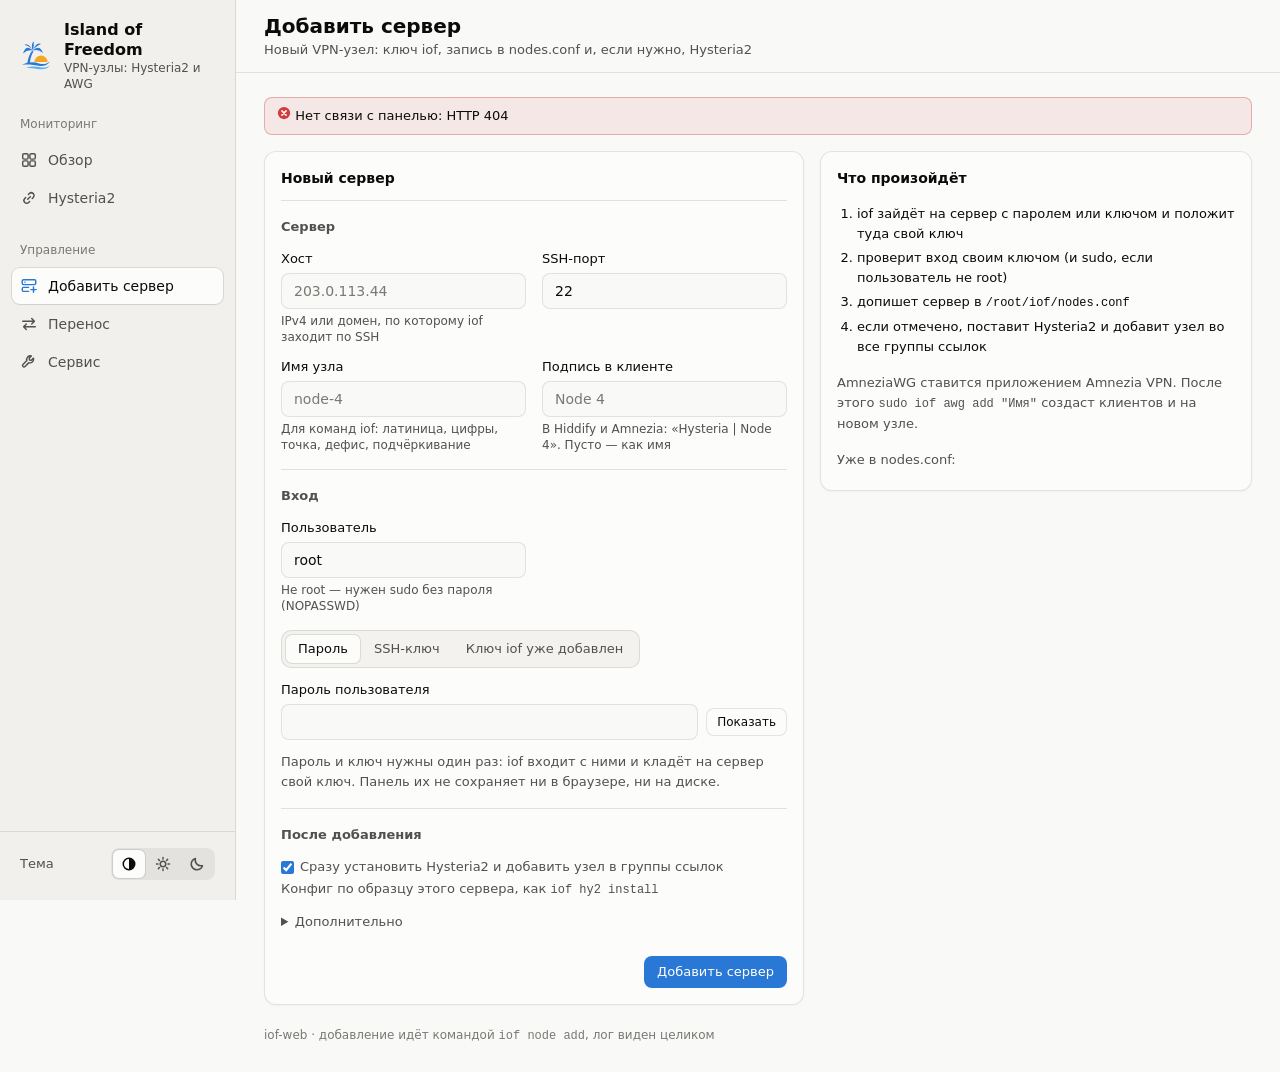
==== commit ed31f4f3: "iof-web: новый логотип — пальма, солнце и волны Логотип без надписей: пальма на острове, солнце над " ====
--- a/web/static/add.html
+++ b/web/static/add.html
@@ -13,10 +13,11 @@
   <div class="shell">
     <aside id="sidebar" class="sidebar">
       <a class="brand" href="./">
-        <svg class="logo" viewBox="0 0 32 32" aria-hidden="true">
-          <circle cx="16" cy="16" r="15" fill="var(--accent)"/>
-          <path d="M5 21c3-1.6 5.4-1.6 8 0s5.4 1.6 8 0 5.2-1.6 6 0" fill="none" stroke="#fff" stroke-width="2" stroke-linecap="round"/>
-          <path d="M11 17.5c1-4.5 3-7.5 6-8.5M17 9c-1.6 2.6-1.4 5.5 0 8.6M17 9c2.4.2 4.6 1.4 5.5 3.6M17 9c-2.6-.6-5 0-6.3 1.6" fill="none" stroke="#fff" stroke-width="1.8" stroke-linecap="round"/>
+        <svg class="logo" viewBox="0 0 64 64" aria-hidden="true">
+          <defs><clipPath id="logo-sky"><rect width="64" height="44"/></clipPath></defs>
+          <circle class="logo-sun" cx="42" cy="44" r="13" clip-path="url(#logo-sky)"/>
+          <path class="logo-palm" d="M14.4 48C15.8 37.5 18.6 28.5 24.2 21.4L27 22.8C22.2 30 20.2 39 19.6 48ZM25.5 21Q12 8 6 27Q15 18 25.5 21ZM25.5 21Q39 8 46 26Q37 17 25.5 21ZM25.5 21Q16 4 9 10Q19 11 25.5 21ZM25.5 21Q33 3 42 8Q31 12 25.5 21ZM25.5 21Q21 9 27.5 2.5Q28.5 13 25.5 21ZM4 50C16 43 28 44 38 47C46 49.5 54 48 60 43C55 50.5 46 53 37 51.5C27 50 16 48 4 50Z"/>
+          <path class="logo-wave" d="M12 56C22 52 32 52.5 41 54.5C48 56 55 55 60 51C56 57 48 59.5 40 58.5C31 57.5 22 55 12 56Z"/>
         </svg>
         <span><b>Island of Freedom</b><small>VPN-узлы: Hysteria2 и AWG</small></span>
       </a>
--- a/web/static/app.css
+++ b/web/static/app.css
@@ -1,5 +1,5 @@
 /* Цвета: светлая и тёмная тема по настройке системы или по выбору в меню (data-theme на <html>,
-   ставит common.js). Статусные цвета фиксированные */
+   ставит common.js). Поверхности нейтральные, цвет несут статусы и одна акцентная кнопка */
 :root {
   color-scheme: light;
   --page: #f9f9f7;
@@ -15,15 +15,25 @@
   --ring: rgba(11, 11, 11, 0.10);
   --accent: #2a78d6;
   --track: #ebeae5;
-  --meter: #2a78d6;
-  --good: #0ca30c;
-  --warn: #fab219;
+  --meter: #7a7873;
+  --good: #16a34a;
+  --warn: #c98a0b;
   --crit: #d03b3b;
-  --good-bg: rgba(12, 163, 12, 0.09);
+  --good-bg: rgba(22, 163, 74, 0.09);
   --warn-bg: rgba(250, 178, 25, 0.16);
   --crit-bg: rgba(208, 59, 59, 0.09);
   --shadow: 0 1px 2px rgba(11, 11, 11, 0.04);
   --mono: ui-monospace, "Cascadia Mono", "SFMono-Regular", Consolas, monospace;
+  /* Одна кривая для всех переходов */
+  --ease: cubic-bezier(0.22, 1, 0.36, 1);
+  /* Терминал на странице узла тёмный в обеих темах, как окно PuTTY. Цвета берёт term.js */
+  --term-bg: #0d0d0d;
+  --term-fg: #f0efec;
+  --term-cursor: #f0efec;
+  --term-sel: rgba(57, 135, 229, 0.4);
+  /* Логотип: пальма и верхняя волна — --accent, солнце и нижняя волна одинаковы в обеих темах */
+  --logo-sun: #f5a623;
+  --logo-wave: #5ab4f0;
   /* Каркас: ширина бокового меню, поля и ширина содержимого */
   --side-w: 236px;
   --gutter: 28px;
@@ -45,10 +55,13 @@
     --ring: rgba(255, 255, 255, 0.10);
     --accent: #3987e5;
     --track: #2c2c2a;
-    --meter: #3987e5;
-    --good-bg: rgba(12, 163, 12, 0.16);
-    --warn-bg: rgba(250, 178, 25, 0.14);
-    --crit-bg: rgba(208, 59, 59, 0.18);
+    --meter: #8f8d87;
+    --good: #4cc38a;
+    --warn: #f0b429;
+    --crit: #e5484d;
+    --good-bg: rgba(76, 195, 138, 0.12);
+    --warn-bg: rgba(240, 180, 41, 0.12);
+    --crit-bg: rgba(229, 72, 77, 0.14);
     --shadow: none;
   }
 }
@@ -67,10 +80,13 @@
   --ring: rgba(255, 255, 255, 0.10);
   --accent: #3987e5;
   --track: #2c2c2a;
-  --meter: #3987e5;
-  --good-bg: rgba(12, 163, 12, 0.16);
-  --warn-bg: rgba(250, 178, 25, 0.14);
-  --crit-bg: rgba(208, 59, 59, 0.18);
+  --meter: #8f8d87;
+  --good: #4cc38a;
+  --warn: #f0b429;
+  --crit: #e5484d;
+  --good-bg: rgba(76, 195, 138, 0.12);
+  --warn-bg: rgba(240, 180, 41, 0.12);
+  --crit-bg: rgba(229, 72, 77, 0.14);
   --shadow: none;
 }
 
@@ -82,10 +98,10 @@
   margin: 0;
   background: var(--page);
   color: var(--ink);
-  font: 14px/1.45 system-ui, -apple-system, "Segoe UI", Roboto, sans-serif;
+  font: 14px/20px system-ui, -apple-system, "Segoe UI", Roboto, sans-serif;
 }
 h1, h2, p { margin: 0; }
-code, .mono { font-family: var(--mono); font-size: 12.5px; }
+code, .mono { font-family: var(--mono); font-size: 12px; }
 .sr-only {
   position: absolute; width: 1px; height: 1px; overflow: hidden;
   clip: rect(0 0 0 0); white-space: nowrap;
@@ -95,6 +111,7 @@
 .shell { display: grid; grid-template-columns: var(--side-w) minmax(0, 1fr); min-height: 100vh; }
 .content { display: flex; flex-direction: column; min-width: 0; }
 
+/* Боковое меню: логотип, иконки пунктов, подписи разделов и «Тема» начинаются на 20px от края */
 .sidebar {
   position: sticky; top: 0; height: 100vh; overflow-y: auto;
   display: flex; flex-direction: column;
@@ -102,23 +119,25 @@
   border-right: 1px solid var(--ring);
 }
 .brand {
-  display: flex; align-items: center; gap: 10px;
-  padding: 18px 18px 10px;
+  display: flex; align-items: center; gap: 12px;
+  padding: 20px 20px 12px;
   color: inherit; text-decoration: none;
 }
-.logo { width: 30px; height: 30px; flex: none; }
-.brand b { display: block; font-size: 14.5px; font-weight: 650; letter-spacing: -0.01em; line-height: 1.25; }
-.brand small { display: block; font-size: 12px; color: var(--ink-2); }
-
-.nav { display: flex; flex-direction: column; gap: 2px; padding: 0 10px 12px; }
-.nav-label {
-  padding: 16px 10px 6px;
-  font-size: 11px; font-weight: 650; letter-spacing: 0.06em; text-transform: uppercase; color: var(--muted);
-}
+.logo { width: 32px; height: 32px; flex: none; }
+.logo-palm { fill: var(--accent); }
+.logo-sun { fill: var(--logo-sun); }
+.logo-wave { fill: var(--logo-wave); }
+.brand b { display: block; font-size: 16px; font-weight: 600; line-height: 20px; }
+.brand small { display: block; font-size: 12px; line-height: 16px; color: var(--ink-2); }
+
+.nav { display: flex; flex-direction: column; gap: 2px; padding: 0 12px 12px; }
+.nav-label { padding: 24px 8px 8px; font-size: 12px; line-height: 16px; font-weight: 500; color: var(--muted); }
+.nav-label:first-child { padding-top: 12px; }
 .nav a {
   display: flex; align-items: center; gap: 10px;
-  min-height: 36px; padding: 0 10px; border-radius: 8px;
-  color: var(--ink-2); text-decoration: none; font-size: 13.5px; font-weight: 550;
+  min-height: 36px; padding: 0 8px; border-radius: 8px;
+  color: var(--ink-2); text-decoration: none; font-weight: 500;
+  transition: background-color 0.12s var(--ease), color 0.12s var(--ease);
 }
 .nav a:hover { background: color-mix(in srgb, var(--ink) 5%, transparent); color: var(--ink); }
 .nav a[aria-current] { background: var(--side-on); color: var(--ink); box-shadow: 0 0 0 1px var(--ring), var(--shadow); }
@@ -129,44 +148,43 @@
 .nav a[aria-current] .nav-ico { color: var(--accent); }
 /* Отметка у пункта меню, например «идёт» у переноса */
 .nav-badge {
-  margin-left: auto; padding: 0 7px; border-radius: 999px;
-  font-size: 11px; font-weight: 600; line-height: 18px; white-space: nowrap;
+  margin-left: auto; padding: 0 6px; border-radius: 4px;
+  font-size: 12px; font-weight: 500; line-height: 20px; white-space: nowrap;
   background: var(--warn-bg); color: var(--ink);
   border: 1px solid color-mix(in srgb, var(--warn) 45%, transparent);
 }
 
-.side-foot { margin-top: auto; padding: 12px 18px 16px; border-top: 1px solid var(--ring); display: grid; gap: 10px; }
+.side-foot { margin-top: auto; padding: 16px 20px 20px; border-top: 1px solid var(--ring); display: grid; gap: 12px; }
 .demo-chip {
-  padding: 6px 10px; border-radius: 8px; font-size: 12px; color: var(--ink-2);
-  background: color-mix(in srgb, var(--accent) 10%, transparent);
-  border: 1px solid color-mix(in srgb, var(--accent) 25%, transparent);
-}
-.theme-row { display: flex; align-items: center; justify-content: space-between; gap: 8px; font-size: 12.5px; color: var(--ink-2); }
+  padding: 8px 12px; border-radius: 8px; font-size: 12px; line-height: 16px; color: var(--ink-2);
+  background: var(--surface); border: 1px solid var(--ring);
+}
+.theme-row { display: flex; align-items: center; justify-content: space-between; gap: 8px; font-size: 13px; color: var(--ink-2); }
 .theme { display: inline-flex; gap: 2px; padding: 2px; border-radius: 8px; background: color-mix(in srgb, var(--ink) 6%, transparent); }
 .theme button {
-  display: grid; place-items: center; width: 30px; height: 26px; padding: 0;
+  display: grid; place-items: center; width: 32px; height: 28px; padding: 0;
   border: 0; border-radius: 6px; background: none; color: var(--ink-2); cursor: pointer;
+  transition: background-color 0.12s var(--ease), color 0.12s var(--ease);
 }
 .theme button:hover { color: var(--ink); }
 .theme button[aria-pressed="true"] { background: var(--surface); color: var(--ink); box-shadow: 0 0 0 1px var(--ring); }
-.theme svg { width: 15px; height: 15px; fill: none; stroke: currentColor; stroke-width: 1.5; stroke-linecap: round; stroke-linejoin: round; }
+.theme svg { width: 16px; height: 16px; fill: none; stroke: currentColor; stroke-width: 1.5; stroke-linecap: round; stroke-linejoin: round; }
 .theme svg .fill { fill: currentColor; stroke: none; }
 
 /* Шапка страницы: заголовок и действия, на узком экране ещё кнопка меню */
 .page-head {
   position: sticky; top: 0; z-index: 5;
   display: flex; align-items: center; gap: 12px 20px; flex-wrap: wrap;
-  padding: 14px max(var(--gutter), calc((100% - var(--wrap)) / 2));
-  background: color-mix(in srgb, var(--page) 88%, transparent);
-  backdrop-filter: blur(8px);
+  padding: 12px max(var(--gutter), calc((100% - var(--wrap)) / 2));
+  background: var(--page);
   border-bottom: 1px solid var(--ring);
 }
 .page-title { margin-right: auto; min-width: 0; }
-.page-title h1 { font-size: 19px; font-weight: 650; letter-spacing: -0.015em; line-height: 1.3; }
+.page-title h1 { font-size: 20px; font-weight: 600; line-height: 28px; }
 .page-title p { font-size: 13px; color: var(--ink-2); }
-.controls { display: flex; align-items: center; gap: 10px; flex-wrap: wrap; }
+.controls { display: flex; align-items: center; gap: 8px; flex-wrap: wrap; }
 .scrim { display: none; }
-.stamp { font-size: 12.5px; color: var(--ink-2); font-variant-numeric: tabular-nums; }
+.stamp { font-size: 13px; color: var(--ink-2); font-variant-numeric: tabular-nums; }
 
 select, input[type="search"], .btn {
   height: 32px;
@@ -178,20 +196,22 @@
   font-size: 13px;
 }
 select { padding: 0 8px; }
-input[type="search"] { padding: 0 10px; width: 240px; max-width: 100%; }
+input[type="search"] { padding: 0 12px; width: 240px; max-width: 100%; }
 input[type="search"]::placeholder { color: var(--muted); }
 .btn {
   display: inline-flex; align-items: center; gap: 6px;
-  padding: 0 12px; cursor: pointer; font-weight: 550;
+  padding: 0 12px; cursor: pointer; font-weight: 500;
+  transition: background-color 0.12s var(--ease), border-color 0.12s var(--ease), transform 0.12s var(--ease);
 }
 .btn svg { width: 14px; height: 14px; }
 .btn:hover { background: var(--surface-2); }
+.btn:active:not(:disabled) { transform: scale(0.98); }
 .btn[aria-busy="true"] svg { animation: spin 0.9s linear infinite; }
 .btn[aria-busy="true"] { cursor: progress; }
 @keyframes spin { to { transform: rotate(360deg); } }
 :focus-visible { outline: 2px solid var(--accent); outline-offset: 2px; }
 /* Кнопка меню видна только на узком экране, там меню выезжает слева */
-.menu-btn { display: none; width: 34px; padding: 0; justify-content: center; }
+.menu-btn { display: none; width: 32px; padding: 0; justify-content: center; }
 .menu-btn svg { width: 16px; height: 16px; }
 
 /* Раскладки внутри main подстраиваются под его ширину (container queries внизу файла),
@@ -213,20 +233,20 @@
   min-width: 0;
 }
 .card-head {
-  display: flex; align-items: center; justify-content: space-between; gap: 10px 16px;
+  display: flex; align-items: center; justify-content: space-between; gap: 8px 16px;
   flex-wrap: wrap;
-  padding: 14px 16px 12px;
-}
-.card h2 { font-size: 14px; font-weight: 650; }
-.count { color: var(--muted); font-weight: 500; margin-left: 4px; font-variant-numeric: tabular-nums; }
+  padding: 16px 16px 12px;
+}
+.card h2 { font-size: 14px; font-weight: 600; }
+.count { color: var(--muted); font-weight: 400; margin-left: 4px; font-variant-numeric: tabular-nums; }
 .filters { display: flex; align-items: center; gap: 12px; flex-wrap: wrap; }
 .check { display: inline-flex; align-items: center; gap: 6px; font-size: 13px; color: var(--ink-2); cursor: pointer; }
 .check input { margin: 0; accent-color: var(--accent); }
 
-/* Сообщение об ошибке связи с панелью */
+/* Сообщение об ошибке связи с панелью: та же плашка, что .note и .form-error */
 .alert {
-  padding: 10px 14px;
-  border-radius: 10px;
+  padding: 8px 12px;
+  border-radius: 8px;
   background: var(--crit-bg);
   border: 1px solid color-mix(in srgb, var(--crit) 35%, transparent);
   font-size: 13px;
@@ -234,8 +254,8 @@
 
 /* Общее состояние */
 .health {
-  display: flex; gap: 14px; align-items: flex-start;
-  padding: 16px 18px;
+  display: flex; gap: 12px; align-items: flex-start;
+  padding: 16px 20px;
   border-radius: 12px;
   border: 1px solid var(--ring);
   background: var(--surface);
@@ -243,27 +263,28 @@
 .health.good { background: var(--good-bg); border-color: color-mix(in srgb, var(--good) 30%, transparent); }
 .health.crit { background: var(--crit-bg); border-color: color-mix(in srgb, var(--crit) 35%, transparent); }
 .health.warn { background: var(--warn-bg); border-color: color-mix(in srgb, var(--warn) 45%, transparent); }
-.health .big-ico { width: 28px; height: 28px; flex: none; margin-top: 1px; }
-.health h2 { font-size: 17px; font-weight: 650; letter-spacing: -0.01em; }
-.health .sub { color: var(--ink-2); font-size: 13px; margin-top: 2px; }
-.issues { list-style: none; margin: 10px 0 0; padding: 0; display: grid; gap: 4px; }
-.issues li { display: flex; gap: 8px; align-items: baseline; font-size: 13.5px; }
-.issues b { font-weight: 600; }
-
-/* Плитки сводки */
+.health .big-ico { width: 24px; height: 24px; flex: none; }
+.health h2 { font-size: 16px; font-weight: 600; line-height: 24px; }
+.health .sub { color: var(--ink-2); font-size: 13px; }
+.issues { list-style: none; margin: 12px 0 0; padding: 0; display: grid; gap: 4px; }
+.issues li { display: flex; gap: 8px; align-items: baseline; }
+.issues b { font-weight: 500; }
+
+/* Плитки сводки: подпись, число, пояснение */
 .kpis { display: grid; grid-template-columns: repeat(5, minmax(0, 1fr)); gap: 12px; }
 .kpi {
   background: var(--surface);
   border: 1px solid var(--ring);
   border-radius: 12px;
-  padding: 14px 16px;
+  padding: 16px;
   box-shadow: var(--shadow);
   min-width: 0;
-}
-.kpi .label { font-size: 12.5px; color: var(--ink-2); font-weight: 550; }
-.kpi .value { font-size: 28px; font-weight: 650; letter-spacing: -0.02em; line-height: 1.2; margin-top: 4px; }
-.kpi .value small { font-size: 15px; font-weight: 550; color: var(--ink-2); margin-left: 4px; letter-spacing: 0; }
-.kpi .sub { font-size: 12.5px; color: var(--ink-2); margin-top: 4px; }
+  transition: border-color 0.12s var(--ease);
+}
+.kpi .label { font-size: 13px; color: var(--ink-2); }
+.kpi .value { font-size: 28px; font-weight: 500; line-height: 32px; margin-top: 4px; font-variant-numeric: tabular-nums; }
+.kpi .value small { font-size: 14px; font-weight: 400; color: var(--ink-2); margin-left: 4px; }
+.kpi .sub { font-size: 13px; color: var(--ink-2); margin-top: 4px; }
 .kpi .sub + .sub { margin-top: 0; }
 
 /* Статус: иконка + подпись, цвет никогда не один */
@@ -274,121 +295,122 @@
 .ico.crit { color: var(--crit); }
 .ico.none { color: var(--muted); }
 .muted { color: var(--muted); }
-.sub-line { display: block; font-size: 12px; color: var(--ink-2); margin-top: 2px; white-space: nowrap; }
-
-/* Таблица узлов */
+.sub-line { display: block; font-size: 12px; line-height: 16px; color: var(--ink-2); margin-top: 4px; white-space: nowrap; }
+
+/* Таблица узлов. Крайние колонки с отступом 16px, как заголовок карточки */
 .table-wrap { overflow-x: auto; }
 
 table.nodes { width: 100%; border-collapse: collapse; font-variant-numeric: tabular-nums; }
 .nodes th {
-  text-align: left; font-size: 12px; font-weight: 600; color: var(--ink-2);
-  padding: 8px 10px; background: var(--surface-2);
+  text-align: left; font-size: 12px; font-weight: 500; color: var(--ink-2);
+  padding: 8px; background: var(--surface-2);
   border-top: 1px solid var(--grid); border-bottom: 1px solid var(--grid);
   white-space: nowrap;
 }
-.nodes td { padding: 10px; border-bottom: 1px solid var(--grid); vertical-align: top; }
+.nodes td { padding: 12px 8px; border-bottom: 1px solid var(--grid); vertical-align: top; }
+.nodes th:first-child, .nodes td:first-child { padding-left: 16px; }
+.nodes th:last-child, .nodes td:last-child { padding-right: 16px; }
 .nodes tbody tr:last-child td { border-bottom: 0; }
 .nodes tbody tr:hover td { background: color-mix(in srgb, var(--surface-2) 60%, transparent); }
 .nodes tr.is-crit td:first-child { box-shadow: inset 3px 0 0 var(--crit); }
 .nodes tr.is-warn td:first-child { box-shadow: inset 3px 0 0 var(--warn); }
 .nodes .num { text-align: right; }
 .nodes .col-meter { width: 112px; }
-.node-name { font-weight: 600; }
+.node-name { font-weight: 500; }
 .node-cell { display: flex; gap: 8px; align-items: flex-start; }
 .node-cell .ico { margin-top: 3px; }
 .offline { color: var(--ink-2); }
 
+/* Полоска ЦП, памяти, диска: в норме нейтральная, цвет только у внимания и проблемы */
 .meter { min-width: 92px; }
-.meter .top { display: flex; align-items: center; gap: 5px; font-weight: 550; }
+.meter .top { display: flex; align-items: center; gap: 4px; font-weight: 500; }
 .meter .top .ico { width: 12px; height: 12px; }
-.track { height: 6px; border-radius: 3px; background: var(--track); margin-top: 5px; overflow: hidden; }
+.track { height: 6px; border-radius: 3px; background: var(--track); margin-top: 4px; overflow: hidden; }
 .track i { display: block; height: 100%; border-radius: 3px; background: var(--meter); min-width: 2px; }
 .track i.warn { background: var(--warn); }
 .track i.crit { background: var(--crit); }
 
-.empty { padding: 18px 16px; color: var(--ink-2); font-size: 13px; }
-.empty code { background: var(--surface-2); padding: 1px 5px; border-radius: 4px; }
+.empty { padding: 16px; color: var(--ink-2); font-size: 13px; }
+.empty code { background: var(--surface-2); padding: 1px 4px; border-radius: 4px; }
 
 /* Нижние списки */
 .grid3 { display: grid; grid-template-columns: repeat(3, minmax(0, 1fr)); gap: 16px; align-items: start; }
 .list { padding: 0 16px 8px; }
-.list .item { padding: 10px 0; border-top: 1px solid var(--grid); }
-.item-head { display: flex; justify-content: space-between; align-items: baseline; gap: 10px; }
-.item-title { font-weight: 600; overflow-wrap: anywhere; }
+.list .item { padding: 12px 0; border-top: 1px solid var(--grid); }
+.item-head { display: flex; justify-content: space-between; align-items: baseline; gap: 8px; }
+.item-title { font-weight: 500; overflow-wrap: anywhere; }
 .item-meta { font-size: 12px; color: var(--muted); white-space: nowrap; font-variant-numeric: tabular-nums; }
-.route { display: grid; grid-template-columns: auto 1fr; gap: 3px 10px; margin-top: 6px; font-size: 12.5px; }
-.route .proto { color: var(--ink-2); font-weight: 600; font-size: 11.5px; letter-spacing: 0.02em; padding-top: 1px; }
+.route { display: grid; grid-template-columns: auto 1fr; gap: 4px 12px; margin-top: 8px; font-size: 13px; }
+.route .proto { color: var(--ink-2); font-weight: 500; font-size: 12px; padding-top: 1px; }
 .route .path { font-family: var(--mono); font-size: 12px; overflow-wrap: anywhere; }
-.route .arrow { color: var(--muted); padding: 0 3px; }
-.chips { display: flex; flex-wrap: wrap; gap: 4px; margin-top: 6px; }
-.chip {
-  font-size: 11.5px; padding: 1px 7px; border-radius: 999px;
+.route .arrow { color: var(--muted); padding: 0 4px; }
+.chips { display: flex; flex-wrap: wrap; gap: 4px; margin-top: 8px; }
+/* Метки: нейтральные, с небольшим скруглением. .tag — то же самое внутри строки */
+.chip, .tag {
+  font-size: 12px; line-height: 18px; padding: 0 6px; border-radius: 4px;
   background: var(--surface-2); color: var(--ink-2); border: 1px solid var(--grid);
 }
-.list .empty { padding: 4px 0 10px; border-top: 0; }
+.list .empty { padding: 4px 0 12px; border-top: 0; }
 
 a.kpi-link, a.item-link { color: inherit; text-decoration: none; display: block; }
-a.kpi-link:hover { border-color: color-mix(in srgb, var(--accent) 45%, transparent); }
+a.kpi-link:hover { border-color: color-mix(in srgb, var(--ink) 24%, transparent); }
 a.item-link:hover .item-title { color: var(--accent); }
 
 .btn.primary { background: var(--accent); border-color: transparent; color: #fff; }
 .btn.primary:hover { background: color-mix(in srgb, var(--accent) 88%, #000); }
 .btn:disabled { opacity: 0.5; cursor: default; }
-.btn.small { height: 28px; padding: 0 10px; font-size: 12.5px; }
-.card-note { font-size: 12.5px; color: var(--ink-2); }
+.btn.small { height: 28px; padding: 0 10px; font-size: 12px; }
+.card-note { font-size: 13px; color: var(--ink-2); }
 
 /* Страница Hysteria2 */
 .hy2-layout { display: grid; grid-template-columns: minmax(240px, 300px) minmax(0, 1fr); gap: 16px; align-items: start; }
 .group-list { padding: 0 8px 8px; display: grid; gap: 2px; }
-.group-list .empty { padding: 4px 8px 10px; }
+.group-list .empty { padding: 4px 8px 12px; }
+/* Выбранная группа — ступень поверхности и тонкая рамка, как активный пункт меню */
 .group-item {
-  display: block; padding: 9px 10px; border-radius: 8px;
+  display: block; padding: 8px; border-radius: 8px;
   color: inherit; text-decoration: none;
+  transition: background-color 0.12s var(--ease);
 }
 .group-item:hover { background: var(--surface-2); }
-.group-item[aria-current="true"] { background: color-mix(in srgb, var(--accent) 12%, transparent); box-shadow: inset 3px 0 0 var(--accent); }
-.group-item .item-title { display: inline-flex; align-items: center; gap: 2px; }
+.group-item[aria-current="true"] { background: var(--surface-2); box-shadow: 0 0 0 1px var(--ring); }
+.group-item .item-title { display: inline-flex; align-items: center; gap: 4px; }
 
 .group-detail .card-head { align-items: flex-start; }
 .actions { display: flex; align-items: center; gap: 12px; flex-wrap: wrap; }
 .note {
   display: flex; gap: 8px; align-items: flex-start;
-  margin: 0 16px 12px; padding: 9px 12px; border-radius: 8px; font-size: 13px;
-}
-.note .ico { margin-top: 2px; }
+  margin: 0 16px 12px; padding: 8px 12px; border-radius: 8px; font-size: 13px;
+}
+.note .ico { margin-top: 3px; }
 .note.warn { background: var(--warn-bg); border: 1px solid color-mix(in srgb, var(--warn) 45%, transparent); }
-.note code { background: var(--surface); padding: 1px 5px; border-radius: 4px; }
+.note code { background: var(--surface); padding: 1px 4px; border-radius: 4px; }
 .group-body { display: grid; grid-template-columns: minmax(0, 1fr) auto; gap: 16px; padding: 0 16px; }
 .links { list-style: none; margin: 0; padding: 0; min-width: 0; }
 .link {
   display: flex; align-items: center; gap: 12px;
-  padding: 9px 0; border-top: 1px solid var(--grid);
+  padding: 8px 0; border-top: 1px solid var(--grid);
 }
 .link-main { flex: 1; min-width: 0; }
-.link-title { font-weight: 600; display: flex; align-items: baseline; gap: 8px; flex-wrap: wrap; }
-.link-title .mono { font-weight: 400; font-size: 12px; }
+.link-title { font-weight: 500; display: flex; align-items: baseline; gap: 8px; flex-wrap: wrap; }
+.link-title .mono { font-weight: 400; }
 .link-url {
-  display: block; margin-top: 2px; font-size: 11.5px; color: var(--ink-2);
+  display: block; margin-top: 2px; font-size: 12px; line-height: 16px; color: var(--ink-2);
   white-space: nowrap; overflow: hidden; text-overflow: ellipsis;
 }
-.link-actions { display: flex; gap: 6px; flex: none; }
-.tag {
-  font-size: 11px; font-weight: 550; padding: 0 6px; border-radius: 999px;
-  background: color-mix(in srgb, var(--accent) 14%, transparent); color: var(--ink-2);
-}
-.qr-all { margin: 0; padding-top: 9px; width: 240px; text-align: center; }
-.qr-all figcaption { font-size: 12px; color: var(--ink-2); margin-top: 6px; }
+.link-actions { display: flex; gap: 8px; flex: none; }
+.qr-all { margin: 0; padding-top: 8px; width: 240px; text-align: center; }
+.qr-all figcaption { font-size: 12px; color: var(--ink-2); margin-top: 8px; }
 /* QR всегда на белом: тёмный фон сканеры читают плохо */
-img.qr { display: block; width: 100%; max-width: 240px; height: auto; margin: 0 auto; background: #fff; border-radius: 8px; padding: 6px; }
+img.qr { display: block; width: 100%; max-width: 240px; height: auto; margin: 0 auto; background: #fff; border-radius: 8px; padding: 8px; }
 .qr-placeholder {
-  display: grid; place-items: center; min-height: 160px; padding: 14px;
-  border: 1px dashed var(--axis); border-radius: 8px; font-size: 12.5px; color: var(--ink-2); text-align: center;
-}
-.qr-placeholder code { font-size: 12px; }
-.hint { margin: 0; font-size: 12.5px; color: var(--ink-2); }
+  display: grid; place-items: center; min-height: 160px; padding: 16px;
+  border: 1px dashed var(--axis); border-radius: 8px; font-size: 13px; color: var(--ink-2); text-align: center;
+}
+.hint { margin: 0; font-size: 13px; color: var(--ink-2); }
 .group-detail > .hint { padding: 12px 16px 16px; }
 
-.cmds { margin: 0; padding: 0 16px 14px; display: grid; grid-template-columns: max-content 1fr; gap: 8px 18px; font-size: 13px; }
+.cmds { margin: 0; padding: 0 16px 16px; display: grid; grid-template-columns: max-content 1fr; gap: 8px 16px; font-size: 13px; }
 .cmds dt { margin: 0; }
 .cmds dd { margin: 0; color: var(--ink-2); }
 
@@ -397,76 +419,79 @@
   background: var(--surface); color: var(--ink); width: min(340px, calc(100vw - 32px));
 }
 .qr-dialog::backdrop { background: rgba(0, 0, 0, 0.45); }
-.qr-dialog-head { display: flex; justify-content: space-between; align-items: center; gap: 10px; margin-bottom: 12px; }
-.qr-dialog h2 { font-size: 14px; font-weight: 650; overflow-wrap: anywhere; }
+.qr-dialog-head { display: flex; justify-content: space-between; align-items: center; gap: 8px; margin-bottom: 12px; }
+.qr-dialog h2 { font-size: 14px; font-weight: 600; overflow-wrap: anywhere; }
 .qr-dialog img.qr { max-width: 280px; }
-.qr-dialog .hint { padding: 10px 0 0; text-align: center; }
+.qr-dialog .hint { padding: 12px 0 0; text-align: center; }
 
 /* Страница «Добавить сервер» */
 .add-layout { display: grid; grid-template-columns: minmax(0, 1.25fr) minmax(0, 1fr); gap: 16px; align-items: start; }
 .side { display: grid; gap: 16px; min-width: 0; }
 .form fieldset { border: 0; margin: 0; padding: 0 16px 16px; min-width: 0; }
 .form legend {
-  float: left; width: 100%; padding: 14px 0 10px; margin-bottom: 2px;
+  float: left; width: 100%; padding: 16px 0 12px;
   border-top: 1px solid var(--grid);
-  font-size: 12px; font-weight: 650; color: var(--ink-2); letter-spacing: 0.02em;
+  font-size: 13px; font-weight: 600; color: var(--ink-2);
 }
 .form legend + * { clear: both; }
-.form-grid { display: grid; grid-template-columns: repeat(2, minmax(0, 1fr)); gap: 12px 14px; }
+.form-grid { display: grid; grid-template-columns: repeat(2, minmax(0, 1fr)); gap: 12px 16px; }
 .field { min-width: 0; }
-.field label { display: block; font-size: 12.5px; font-weight: 600; margin-bottom: 4px; }
+.field label { display: block; font-size: 13px; font-weight: 500; margin-bottom: 4px; }
 .field input, .field textarea {
-  width: 100%; height: 34px; padding: 0 10px;
+  width: 100%; height: 36px; padding: 0 12px;
   border: 1px solid var(--ring); border-radius: 8px;
-  background: var(--page); color: var(--ink); font: inherit; font-size: 13.5px;
-}
-.field textarea { height: auto; padding: 8px 10px; font-family: var(--mono); font-size: 12px; resize: vertical; }
+  background: var(--page); color: var(--ink); font: inherit;
+}
+.field textarea { height: auto; padding: 8px 12px; font-family: var(--mono); font-size: 12px; resize: vertical; }
 .field input::placeholder, .field textarea::placeholder { color: var(--muted); }
-.field .hint { margin-top: 4px; font-size: 12px; }
+.field .hint { margin-top: 4px; font-size: 12px; line-height: 16px; }
 .field [aria-invalid="true"] { border-color: var(--crit); }
-.field-error { margin: 4px 0 0; font-size: 12px; color: var(--crit); font-weight: 550; }
+.field-error { margin: 4px 0 0; font-size: 12px; color: var(--crit); font-weight: 500; }
 .input-row { display: flex; gap: 8px; align-items: center; margin-top: 0; }
 .input-row input { flex: 1; }
 .field textarea + .input-row { margin-top: 8px; align-items: flex-start; }
 .file-btn { cursor: pointer; flex: none; }
 .seg {
-  display: inline-flex; flex-wrap: wrap; gap: 2px; margin-top: 14px; padding: 3px;
-  border-radius: 9px; background: var(--surface-2); border: 1px solid var(--ring);
+  display: inline-flex; flex-wrap: wrap; gap: 2px; margin-top: 16px; padding: 4px;
+  border-radius: 10px; background: var(--surface-2); border: 1px solid var(--ring);
 }
 .seg label { cursor: pointer; }
 .seg input { position: absolute; opacity: 0; pointer-events: none; }
-.seg span { display: block; padding: 5px 12px; border-radius: 6px; font-size: 13px; font-weight: 550; color: var(--ink-2); }
+.seg span {
+  display: block; padding: 4px 12px; border-radius: 6px; font-size: 13px; font-weight: 500; color: var(--ink-2);
+  transition: background-color 0.12s var(--ease), color 0.12s var(--ease);
+}
 .seg input:checked + span { background: var(--surface); color: var(--ink); box-shadow: 0 0 0 1px var(--ring); }
 .seg input:focus-visible + span { outline: 2px solid var(--accent); outline-offset: 1px; }
 .auth-pane { margin-top: 12px; }
-.note-plain { margin: 12px 0 0; font-size: 12.5px; color: var(--ink-2); }
+.note-plain { margin: 12px 0 0; font-size: 13px; color: var(--ink-2); }
 .more { margin-top: 12px; }
-.more summary { cursor: pointer; font-size: 13px; font-weight: 550; color: var(--ink-2); margin-bottom: 8px; }
+.more summary { cursor: pointer; font-size: 13px; font-weight: 500; color: var(--ink-2); margin-bottom: 8px; }
 .form-error {
-  display: flex; gap: 8px; align-items: flex-start; margin: 0 16px 12px; padding: 9px 12px;
+  display: flex; gap: 8px; align-items: flex-start; margin: 0 16px 12px; padding: 8px 12px;
   border-radius: 8px; font-size: 13px; background: var(--crit-bg);
   border: 1px solid color-mix(in srgb, var(--crit) 35%, transparent);
 }
-.form-error .ico { margin-top: 2px; }
+.form-error .ico { margin-top: 3px; }
 .form-actions { display: flex; justify-content: flex-end; gap: 8px; flex-wrap: wrap; padding: 0 16px 16px; }
 /* Плашка над содержимым страницы, например о незавершённом переносе управляющего сервера */
 .note.banner, .form-error.banner { margin: 0; }
 .pad .check + .hint { margin-top: 4px; }
 pre.code {
-  margin: 8px 0; padding: 10px 12px; border-radius: 8px; background: var(--surface-2);
-  font-family: var(--mono); font-size: 11.5px; white-space: pre-wrap; word-break: break-all;
+  margin: 8px 0; padding: 8px 12px; border-radius: 8px; background: var(--surface-2);
+  font-family: var(--mono); font-size: 12px; white-space: pre-wrap; word-break: break-all;
 }
 pre.log {
-  margin: 0 16px 16px; padding: 10px 12px; min-height: 80px; max-height: 380px; overflow: auto;
+  margin: 0 16px 16px; padding: 8px 12px; min-height: 80px; max-height: 380px; overflow: auto;
   border: 1px solid var(--grid); border-radius: 8px; background: var(--page);
-  font-family: var(--mono); font-size: 12px; line-height: 1.5; white-space: pre-wrap; overflow-wrap: anywhere;
+  font-family: var(--mono); font-size: 12px; line-height: 18px; white-space: pre-wrap; overflow-wrap: anywhere;
 }
 .note.good { background: var(--good-bg); border: 1px solid color-mix(in srgb, var(--good) 30%, transparent); }
 .note.crit { background: var(--crit-bg); border: 1px solid color-mix(in srgb, var(--crit) 35%, transparent); }
 .note a { color: var(--accent); }
-.steps { margin: 0; padding: 0 16px 10px 36px; font-size: 13px; }
-.steps li { margin: 3px 0; }
-.pad { padding: 0 16px 14px; }
+.steps { margin: 0; padding: 0 16px 12px 36px; font-size: 13px; }
+.steps li { margin: 4px 0; }
+.pad { padding: 0 16px 16px; }
 .pad .chips { margin-top: 4px; }
 .spinner {
   width: 12px; height: 12px; border-radius: 50%; flex: none;
@@ -488,8 +513,8 @@
 
 /* Пары «название — значение» */
 .kv {
-  margin: 0; padding: 0 16px 14px;
-  display: grid; grid-template-columns: max-content minmax(0, 1fr); gap: 7px 16px; font-size: 13px;
+  margin: 0; padding: 0 16px 16px;
+  display: grid; grid-template-columns: max-content minmax(0, 1fr); gap: 8px 16px; font-size: 13px;
 }
 .kv dt { color: var(--ink-2); }
 .kv dd { margin: 0; min-width: 0; overflow-wrap: anywhere; }
@@ -497,10 +522,24 @@
 
 .grid2 { display: grid; grid-template-columns: repeat(2, minmax(0, 1fr)); gap: 16px; align-items: start; }
 
+/* Терминал на странице узла (term.js). Отступ внутри задан у .xterm: его учитывает подгонка
+   размера xterm.js, а отступ у .term-box она бы не учла */
+.term-target { margin-left: 8px; font-size: 12px; font-weight: 400; color: var(--ink-2); }
+.term-box {
+  height: 440px; margin: 0 16px; overflow: hidden;
+  border: 1px solid var(--ring); border-radius: 8px; background: var(--term-bg);
+}
+.term-box .xterm { height: 100%; padding: 8px 0 8px 12px; }
+.term-hint { padding: 12px 16px 16px; }
+.term-card:fullscreen { display: flex; flex-direction: column; border-radius: 0; border: 0; }
+.term-card:fullscreen .term-body { flex: 1; min-height: 0; display: flex; flex-direction: column; }
+.term-card:fullscreen .term-box { flex: 1; height: auto; min-height: 0; margin-bottom: 16px; }
+.term-card:fullscreen .term-hint { display: none; }
+
 /* Форма новой группы в карточке групп */
 .inline-form { display: flex; flex-wrap: wrap; gap: 8px; padding: 0 16px 12px; }
 .inline-form input {
-  flex: 1 1 160px; min-width: 0; height: 32px; padding: 0 10px;
+  flex: 1 1 160px; min-width: 0; height: 32px; padding: 0 12px;
   border: 1px solid var(--ring); border-radius: 8px; background: var(--page); color: var(--ink); font: inherit; font-size: 13px;
 }
 .inline-form input[aria-invalid="true"] { border-color: var(--crit); }
@@ -509,18 +548,18 @@
 /* Список задач панели: строка задачи раскрывается в лог */
 .jobs { list-style: none; margin: 0; padding: 0 16px 8px; }
 .jobs li { border-top: 1px solid var(--grid); }
-.jobs summary { display: flex; align-items: center; gap: 10px 14px; flex-wrap: wrap; padding: 10px 0; cursor: pointer; }
+.jobs summary { display: flex; align-items: center; gap: 8px 16px; flex-wrap: wrap; padding: 12px 0; cursor: pointer; }
 .jobs summary .item-title { flex: 1 1 200px; }
 .jobs pre.log { margin: 0 0 12px; }
 .commits { list-style: none; margin: 0; padding: 0 16px 12px; display: grid; gap: 4px; font-size: 13px; }
-.commits code { color: var(--ink-2); margin-right: 6px; }
+.commits code { color: var(--ink-2); margin-right: 8px; }
 
 .toast {
   position: fixed; left: 50%; bottom: 24px; z-index: 20;
-  transform: translate(-50%, 12px); opacity: 0; pointer-events: none;
-  padding: 9px 14px; border-radius: 8px; font-size: 13px;
+  transform: translate(-50%, 8px); opacity: 0; pointer-events: none;
+  padding: 8px 16px; border-radius: 8px; font-size: 13px;
   background: var(--ink); color: var(--page);
-  transition: opacity 0.15s, transform 0.15s;
+  transition: opacity 0.18s var(--ease), transform 0.18s var(--ease);
 }
 .toast.show { opacity: 1; transform: translate(-50%, 0); }
 
@@ -535,30 +574,31 @@
   .sidebar {
     position: fixed; inset: 0 auto 0 0; z-index: 30; height: auto; width: min(280px, 86vw);
     transform: translateX(-100%); visibility: hidden;
-    transition: transform 0.2s ease, visibility 0s linear 0.2s;
+    transition: transform 0.24s var(--ease), visibility 0s linear 0.24s;
   }
   .nav-open .sidebar {
-    transform: none; visibility: visible; transition: transform 0.2s ease;
+    transform: none; visibility: visible; transition: transform 0.24s var(--ease);
     box-shadow: 0 12px 40px rgba(0, 0, 0, 0.25);
   }
   .scrim {
     display: block; position: fixed; inset: 0; z-index: 25;
-    background: rgba(0, 0, 0, 0.4); opacity: 0; pointer-events: none; transition: opacity 0.2s;
+    background: rgba(0, 0, 0, 0.4); opacity: 0; pointer-events: none; transition: opacity 0.24s var(--ease);
   }
   .nav-open .scrim { opacity: 1; pointer-events: auto; }
   .menu-btn { display: inline-flex; }
 }
 @media (max-width: 640px) {
   :root { --gutter: 16px; }
-  .page-head { position: static; padding-block: 10px 12px; }
-  .page-title h1 { font-size: 17px; }
-  main { padding-top: 14px; }
+  .page-head { position: static; padding-block: 8px 12px; }
+  .page-title h1 { font-size: 18px; line-height: 24px; }
+  main { padding-top: 16px; }
   .foot { padding-bottom: 24px; }
   .controls { width: 100%; }
   .stamp { width: 100%; }
 }
 @media (prefers-reduced-motion: reduce) {
-  .sidebar, .scrim, .toast { transition: none !important; }
+  *, *::before, *::after { transition: none !important; }
+  .btn:active:not(:disabled) { transform: none; }
 }
 
 /* Узкая область содержимого: плитки и списки в меньше колонок, раскладки в одну колонку,
@@ -571,17 +611,17 @@
   .nodes thead { display: none; }
   .nodes, .nodes tbody { display: block; }
   .nodes tr {
-    display: grid; grid-template-columns: repeat(3, minmax(0, 1fr)); gap: 10px 14px;
-    padding: 14px 16px; border-top: 1px solid var(--grid);
+    display: grid; grid-template-columns: repeat(3, minmax(0, 1fr)); gap: 12px 16px;
+    padding: 16px; border-top: 1px solid var(--grid);
   }
   .nodes tr.is-crit { box-shadow: inset 3px 0 0 var(--crit); }
   .nodes tr.is-warn { box-shadow: inset 3px 0 0 var(--warn); }
   .nodes tr.is-crit td:first-child, .nodes tr.is-warn td:first-child { box-shadow: none; }
-  .nodes td { padding: 0; border: 0; min-width: 0; }
+  .nodes td, .nodes td:first-child, .nodes td:last-child { padding: 0; border: 0; min-width: 0; }
   .nodes tbody tr:hover td { background: none; }
   .nodes td[data-label]::before {
     content: attr(data-label); display: block;
-    font-size: 11.5px; font-weight: 600; color: var(--muted); margin-bottom: 2px;
+    font-size: 12px; line-height: 16px; font-weight: 500; color: var(--muted); margin-bottom: 4px;
   }
   .nodes td.cell-node { grid-column: 1 / -1; }
   .nodes td.cell-wide { grid-column: span 3; }
@@ -595,8 +635,8 @@
   .qr-all { width: auto; max-width: 260px; margin: 0 auto 4px; }
 }
 @container content (max-width: 600px) {
-  .kpis { grid-template-columns: repeat(2, minmax(0, 1fr)); gap: 10px; }
-  .kpi .value { font-size: 24px; }
+  .kpis { grid-template-columns: repeat(2, minmax(0, 1fr)); gap: 8px; }
+  .kpi .value { font-size: 24px; line-height: 28px; }
   .grid3 { grid-template-columns: minmax(0, 1fr); }
   .nodes tr { grid-template-columns: repeat(2, minmax(0, 1fr)); }
   .nodes td.cell-wide { grid-column: 1 / -1; }
@@ -611,4 +651,5 @@
   .kv dd { margin-bottom: 8px; }
   .seg { display: flex; }
   .seg label { flex: 1; text-align: center; }
-}
+  .term-box { height: 360px; margin: 0 8px; }
+}
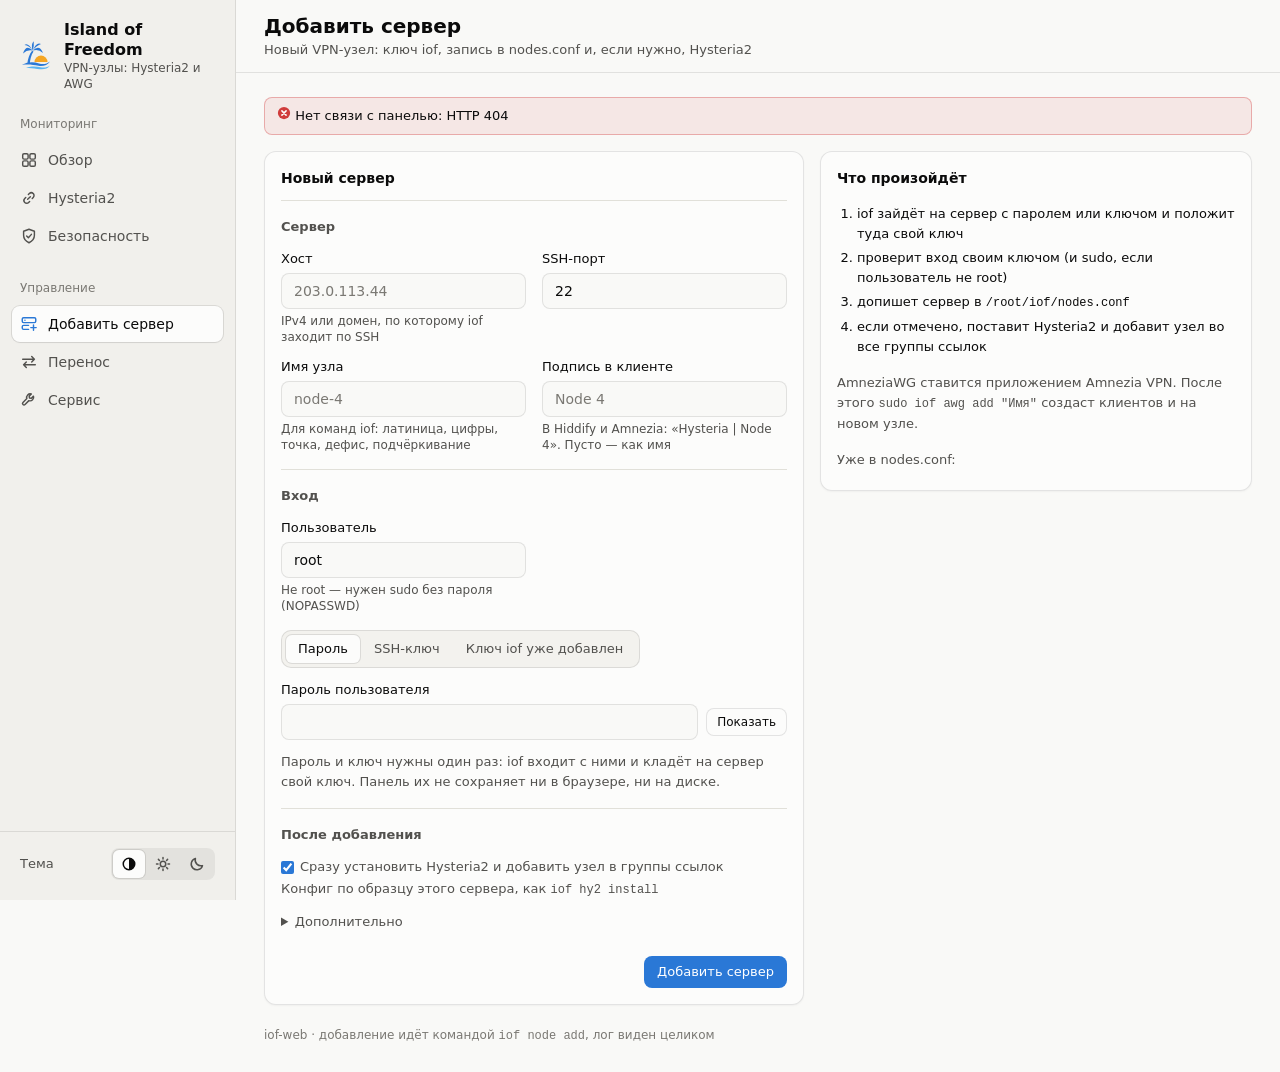
==== commit b23b617d: "iof, iof-web: страница «Безопасность» — аудит сервера и блок «Защита от РКН» iof audit run [server|d" ====
--- a/web/static/add.html
+++ b/web/static/add.html
@@ -31,6 +31,10 @@
           <svg class="nav-ico" viewBox="0 0 20 20" aria-hidden="true"><path d="M8.5 11.5l3-3M9.3 6.2l1.1-1.1a3 3 0 0 1 4.3 4.3l-1.1 1.1M10.7 13.8l-1.1 1.1a3 3 0 0 1-4.3-4.3l1.1-1.1"/></svg>
           <span>Hysteria2</span>
         </a>
+        <a href="security.html">
+          <svg class="nav-ico" viewBox="0 0 20 20" aria-hidden="true"><path d="M10 2.5l6 2.2v4.5c0 3.7-2.4 6.6-6 8.3-3.6-1.7-6-4.6-6-8.3V4.7zM7.4 10l1.9 1.9 3.4-3.7"/></svg>
+          <span>Безопасность</span>
+        </a>
         <p class="nav-label">Управление</p>
         <a href="add.html" aria-current="page">
           <svg class="nav-ico" viewBox="0 0 20 20" aria-hidden="true"><rect x="2.5" y="3" width="15" height="5.5" rx="1.5"/><path d="M9.5 11.5H4A1.5 1.5 0 0 0 2.5 13v1.5A1.5 1.5 0 0 0 4 16h5.5M15 11v6M12 14h6M5.5 5.75h.01"/></svg>
--- a/web/static/app.css
+++ b/web/static/app.css
@@ -545,12 +545,42 @@
 .inline-form input[aria-invalid="true"] { border-color: var(--crit); }
 .inline-form .hint { flex-basis: 100%; }
 
-/* Список задач панели: строка задачи раскрывается в лог */
-.jobs { list-style: none; margin: 0; padding: 0 16px 8px; }
-.jobs li { border-top: 1px solid var(--grid); }
-.jobs summary { display: flex; align-items: center; gap: 8px 16px; flex-wrap: wrap; padding: 12px 0; cursor: pointer; }
+/* Списки с раскрывающимися строками: задачи панели (строка раскрывается в лог) и проверки
+   на странице «Безопасность» */
+.jobs, .checks { list-style: none; margin: 0; padding: 0 16px 8px; }
+.jobs li, .checks li { border-top: 1px solid var(--grid); }
+.jobs summary, .checks summary { display: flex; align-items: center; gap: 8px 16px; flex-wrap: wrap; padding: 12px 0; cursor: pointer; }
 .jobs summary .item-title { flex: 1 1 200px; }
 .jobs pre.log { margin: 0 0 12px; }
+
+/* Страница «Безопасность». Сводка блока — .health внутри карточки. Строка проверки: оценка,
+   название, значение; раскрывается в «почему это важно», значения по узлам и «как исправить».
+   Колонка оценки 112px, содержимое раскрытой строки начинается под названием */
+.card > .health { margin: 0 16px 16px; padding: 12px 16px; border-radius: 8px; }
+.check-group { margin: 0; padding: 8px 16px 8px; font-size: 13px; font-weight: 600; color: var(--ink-2); }
+.checks summary { align-items: baseline; }
+.checks summary .st { flex: 0 0 112px; }
+.checks summary .item-title { flex: 0 1 220px; }
+.check-value { flex: 1 1 280px; min-width: 0; font-size: 13px; color: var(--ink-2); overflow-wrap: anywhere; }
+.check-body { display: grid; gap: 12px; padding: 0 0 16px 128px; font-size: 13px; }
+.check-body p { margin: 0; }
+.check-why { max-width: 760px; color: var(--ink-2); }
+.check-nodes { margin: 0; display: grid; grid-template-columns: max-content minmax(0, 1fr); gap: 8px 16px; }
+.check-nodes dt { font-weight: 500; }
+.check-nodes dd { margin: 0; min-width: 0; overflow-wrap: anywhere; }
+.check-status { display: flex; gap: 6px; align-items: flex-start; }
+.check-status .ico { margin-top: 3px; }
+.check-detail { display: block; margin-top: 4px; font-size: 12px; line-height: 16px; color: var(--ink-2); overflow-wrap: anywhere; }
+.check-facts .check-detail:first-child { margin-top: 0; }
+.fix { display: grid; gap: 4px; min-width: 0; }
+.fix h4 { margin: 0; font-size: 13px; font-weight: 600; }
+.fix h4 .muted { font-weight: 400; margin-left: 4px; }
+/* Команда с кнопкой «Копировать» */
+.cmd { display: flex; gap: 8px; align-items: flex-start; min-width: 0; }
+.cmd pre.code { flex: 1; min-width: 0; margin: 0; }
+.cmd .btn { flex: none; }
+.check-note { display: flex; gap: 6px; align-items: flex-start; margin-top: 4px; }
+.check-note .ico { margin-top: 3px; }
 .commits { list-style: none; margin: 0; padding: 0 16px 12px; display: grid; gap: 4px; font-size: 13px; }
 .commits code { color: var(--ink-2); margin-right: 8px; }
 
@@ -652,4 +682,11 @@
   .seg { display: flex; }
   .seg label { flex: 1; text-align: center; }
   .term-box { height: 360px; margin: 0 8px; }
-}
+  .checks summary .st, .checks summary .item-title { flex: 0 1 auto; }
+  .check-value { flex-basis: 100%; }
+  .check-body { padding-left: 0; }
+  .check-nodes { grid-template-columns: minmax(0, 1fr); gap: 2px; }
+  .check-nodes dd { margin-bottom: 8px; }
+  .cmd { flex-wrap: wrap; }
+  .cmd pre.code { flex-basis: 100%; }
+}
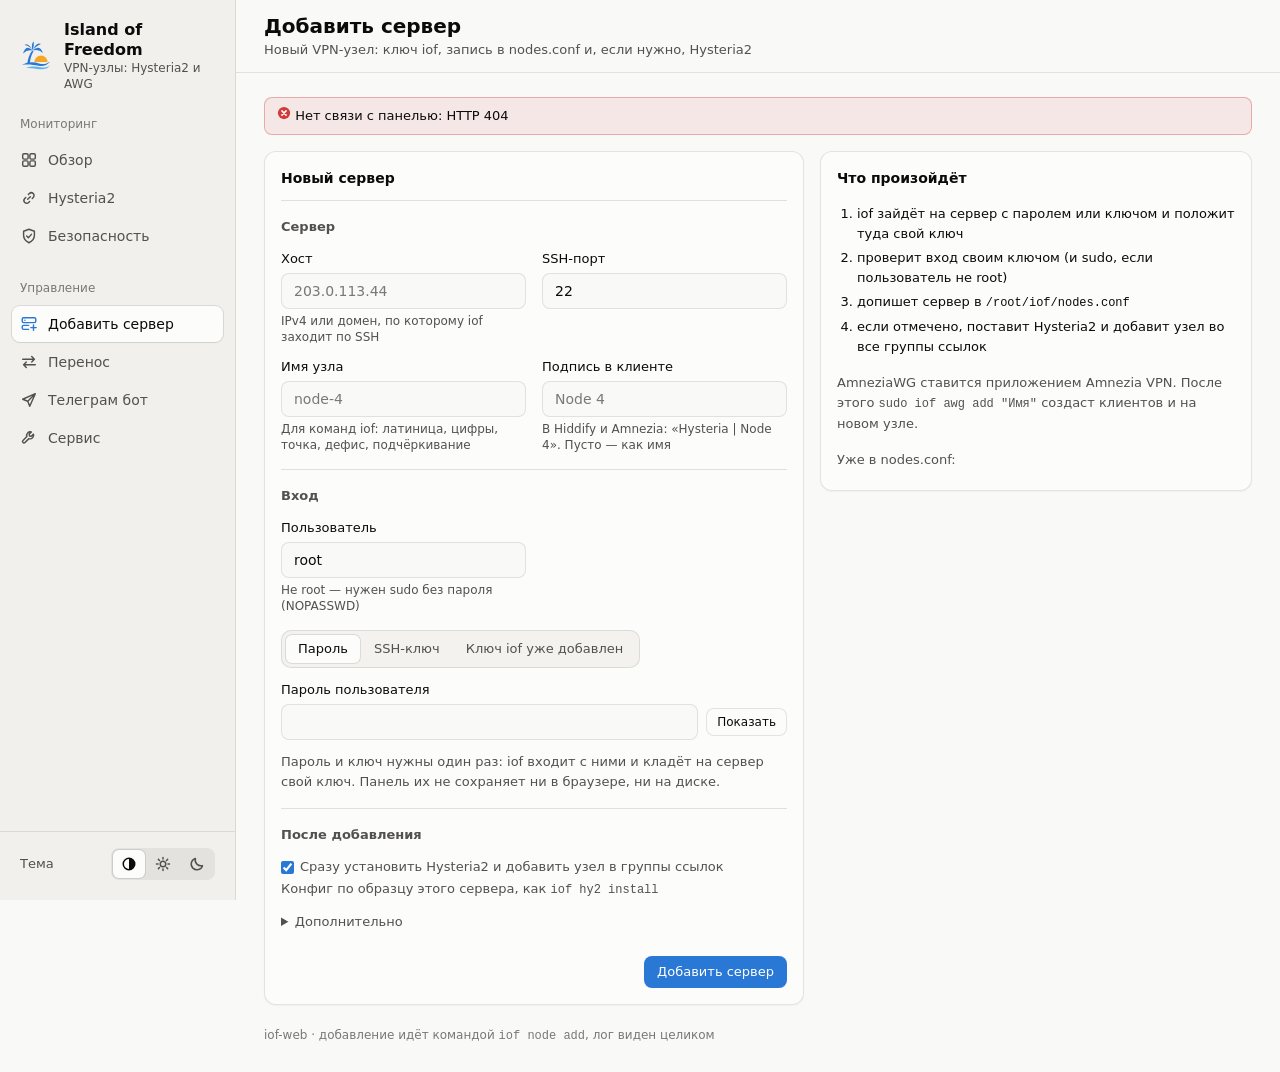
==== commit 720d8e35: "iof-web: Telegram-бот, этап 2 — страница «Телеграм бот» - bot.html + bot.js: выключатель и токен (па" ====
--- a/web/static/add.html
+++ b/web/static/add.html
@@ -45,6 +45,10 @@
           <span>Перенос</span>
           <span id="nav-migrate" class="nav-badge" hidden></span>
         </a>
+        <a href="bot.html">
+          <svg class="nav-ico" viewBox="0 0 20 20" aria-hidden="true"><path d="M17 3L3 9.2l5.6 2.2L10.8 17zM8.6 11.4L17 3"/></svg>
+          <span>Телеграм бот</span>
+        </a>
         <a href="service.html">
           <svg class="nav-ico" viewBox="0 0 20 20" aria-hidden="true"><path d="M12.6 3.3a4 4 0 0 0-5 5.1l-4.3 4.3a1.6 1.6 0 0 0 2.3 2.3l4.3-4.3a4 4 0 0 0 5.1-5l-2.4 2.4-2.1-.3-.3-2.1z"/></svg>
           <span>Сервис</span>
--- a/web/static/app.css
+++ b/web/static/app.css
@@ -414,13 +414,25 @@
 .cmds dt { margin: 0; }
 .cmds dd { margin: 0; color: var(--ink-2); }
 
-.qr-dialog {
+/* Диалог: QR-код на Hysteria2, подтверждение действий на «Безопасности» и Hysteria2 */
+.dialog {
   border: 1px solid var(--ring); border-radius: 12px; padding: 16px;
-  background: var(--surface); color: var(--ink); width: min(340px, calc(100vw - 32px));
-}
-.qr-dialog::backdrop { background: rgba(0, 0, 0, 0.45); }
-.qr-dialog-head { display: flex; justify-content: space-between; align-items: center; gap: 8px; margin-bottom: 12px; }
-.qr-dialog h2 { font-size: 14px; font-weight: 600; overflow-wrap: anywhere; }
+  background: var(--surface); color: var(--ink); width: min(520px, calc(100vw - 32px));
+}
+.dialog::backdrop { background: rgba(0, 0, 0, 0.45); }
+.dialog-head { display: flex; justify-content: space-between; align-items: center; gap: 8px; margin-bottom: 12px; }
+.dialog h2 { margin: 0; font-size: 14px; font-weight: 600; overflow-wrap: anywhere; }
+.dialog-body { display: grid; gap: 12px; font-size: 13px; }
+.dialog-body p { margin: 0; }
+.dialog-field { display: grid; gap: 4px; font-weight: 500; }
+.dialog-field select { width: 100%; }
+.act-state { display: grid; gap: 0; padding: 8px 12px; border: 1px solid var(--grid); border-radius: 8px; overflow-wrap: anywhere; }
+.act-list { display: grid; gap: 12px; }
+.act-item { display: grid; gap: 8px; justify-items: start; padding-top: 12px; border-top: 1px solid var(--grid); }
+.act-item p { color: var(--ink-2); }
+.dialog-body .note { margin: 0; }
+.dialog-body .btn-row { padding: 0; }
+.qr-dialog { width: min(340px, calc(100vw - 32px)); }
 .qr-dialog img.qr { max-width: 280px; }
 .qr-dialog .hint { padding: 12px 0 0; text-align: center; }
 
@@ -579,10 +591,84 @@
 .cmd { display: flex; gap: 8px; align-items: flex-start; min-width: 0; }
 .cmd pre.code { flex: 1; min-width: 0; margin: 0; }
 .cmd .btn { flex: none; }
+.check-actions { display: flex; flex-wrap: wrap; align-items: center; gap: 8px 12px; }
 .check-note { display: flex; gap: 6px; align-items: flex-start; margin-top: 4px; }
 .check-note .ico { margin-top: 3px; }
+
+/* Проверка с ПК: ожидание отчёта (обратный отсчёт, шаги, мишени по узлам) и слои узла в таблице
+   «с ПК — контроль — итог». Таблица без фона в шапке: она внутри раскрытой строки проверки */
+.probe-wait { display: grid; gap: 12px; margin: 0 16px 16px; padding: 12px 16px; border: 1px solid var(--ring); border-radius: 8px; font-size: 13px; }
+.probe-wait .note { margin: 0; }
+.probe-line { margin: 0; display: flex; align-items: center; gap: 8px; flex-wrap: wrap; }
+.countdown { font-weight: 500; font-variant-numeric: tabular-nums; }
+.probe-steps { margin: 0; padding-left: 20px; display: grid; gap: 8px; }
+.probe-steps li { padding-left: 4px; }
+.probe-steps .cmd { margin-top: 4px; }
+.probe-steps code, .probe-wait .note code { font-family: var(--mono); font-size: 12px; }
+.probe-wait a { color: var(--accent); text-underline-offset: 2px; }
+table.trace { width: 100%; border-collapse: collapse; font-size: 13px; font-variant-numeric: tabular-nums; }
+.trace th { text-align: left; font-size: 12px; font-weight: 500; color: var(--ink-2); padding: 0 12px 8px 0; border-bottom: 1px solid var(--grid); white-space: nowrap; }
+.trace td { padding: 8px 12px 8px 0; border-bottom: 1px solid var(--grid); vertical-align: top; overflow-wrap: anywhere; }
+.trace tbody tr:last-child td { border-bottom: 0; }
+.trace td:first-child { font-weight: 500; white-space: nowrap; }
+.trace td:last-child, .trace th:last-child { padding-right: 0; white-space: nowrap; }
 .commits { list-style: none; margin: 0; padding: 0 16px 12px; display: grid; gap: 4px; font-size: 13px; }
 .commits code { color: var(--ink-2); margin-right: 8px; }
+
+/* Выключатель: checkbox с role="switch". Включённый — цвета --accent, как отмеченная галочка,
+   ручка белая в обеих темах */
+.switch { position: relative; display: inline-flex; align-items: center; gap: 8px; font-size: 13px; font-weight: 500; color: var(--ink-2); cursor: pointer; white-space: nowrap; }
+.switch input { position: absolute; width: 1px; height: 1px; margin: 0; opacity: 0; pointer-events: none; }
+.switch-track {
+  position: relative; flex: none; width: 32px; height: 20px; border-radius: 10px;
+  background: var(--track); box-shadow: inset 0 0 0 1px var(--ring);
+  transition: background-color 0.12s var(--ease);
+}
+.switch-track::after {
+  content: ""; position: absolute; top: 2px; left: 2px; width: 16px; height: 16px; border-radius: 50%;
+  background: #fff; box-shadow: 0 1px 2px rgba(0, 0, 0, 0.25);
+  transition: transform 0.12s var(--ease);
+}
+.switch input:checked + .switch-track { background: var(--accent); box-shadow: none; }
+.switch input:checked + .switch-track::after { transform: translateX(12px); }
+.switch input:focus-visible + .switch-track { outline: 2px solid var(--accent); outline-offset: 2px; }
+.switch input:disabled + .switch-track { opacity: 0.5; }
+.switch:has(input:disabled) { cursor: default; }
+
+/* Страница «Телеграм бот»: настройки строками «текст — выключатель», админы таблицей (шапка как
+   у таблицы узлов), неиспользованные приглашения списком */
+.settings { list-style: none; margin: 0; padding: 0 16px 4px; }
+.settings li { display: flex; justify-content: space-between; align-items: flex-start; gap: 16px; padding: 12px 0; border-top: 1px solid var(--grid); }
+.settings li:first-child { padding-top: 0; border-top: 0; }
+.setting-text { min-width: 0; }
+.setting-text b { font-weight: 500; }
+.setting-text .hint { margin-top: 4px; }
+.time-row { display: flex; flex-wrap: wrap; align-items: center; gap: 8px; margin-top: 8px; font-size: 13px; color: var(--ink-2); }
+.time-row input {
+  height: 32px; padding: 0 8px; border: 1px solid var(--ring); border-radius: 8px;
+  background: var(--page); color: var(--ink); font: inherit; font-size: 13px; font-variant-numeric: tabular-nums;
+}
+.time-row input:disabled { opacity: 0.5; }
+table.admins { width: 100%; border-collapse: collapse; font-size: 13px; font-variant-numeric: tabular-nums; }
+.admins th {
+  text-align: left; font-size: 12px; font-weight: 500; color: var(--ink-2);
+  padding: 8px; background: var(--surface-2);
+  border-top: 1px solid var(--grid); border-bottom: 1px solid var(--grid); white-space: nowrap;
+}
+.admins td { padding: 8px; border-bottom: 1px solid var(--grid); vertical-align: middle; }
+.admins th:first-child, .admins td:first-child { padding-left: 16px; }
+.admins th:last-child, .admins td:last-child { padding-right: 16px; text-align: right; }
+.admins tbody tr:last-child td { border-bottom: 0; }
+.admins .item-title { display: block; }
+.admins .sub-line { margin-top: 0; }
+.admins select { height: 28px; }
+.admins-note { margin: 0 16px 16px; }
+.sub-head { margin: 0; padding: 16px 16px 8px; font-size: 13px; font-weight: 600; color: var(--ink-2); }
+.invites { list-style: none; margin: 0; padding: 0 16px 8px; }
+.invites li { display: flex; flex-wrap: wrap; align-items: center; gap: 8px 12px; padding: 8px 0; border-top: 1px solid var(--grid); font-size: 13px; }
+.invite-when { flex: 1 1 220px; font-variant-numeric: tabular-nums; }
+.dialog-body .seg { margin-top: 0; justify-self: start; }
+.dialog-field pre { font-weight: 400; }
 
 .toast {
   position: fixed; left: 50%; bottom: 24px; z-index: 20;
@@ -689,4 +775,19 @@
   .check-nodes dd { margin-bottom: 8px; }
   .cmd { flex-wrap: wrap; }
   .cmd pre.code { flex-basis: 100%; }
-}
+  .probe-wait { margin: 0 8px 16px; padding: 12px; }
+  .trace thead { display: none; }
+  .trace, .trace tbody, .trace tr, .trace td { display: block; }
+  .trace tr { padding: 8px 0; border-bottom: 1px solid var(--grid); }
+  .trace tbody tr:last-child { border-bottom: 0; }
+  .trace td, .trace td:last-child { padding: 0; border: 0; white-space: normal; }
+  .trace td[data-label]::before { content: attr(data-label) ": "; color: var(--muted); }
+  .trace td:last-child { margin-top: 4px; }
+  .settings li { gap: 12px; }
+  .admins thead { display: none; }
+  .admins, .admins tbody, .admins tr, .admins td { display: block; }
+  .admins tr { display: grid; gap: 8px; padding: 12px 16px; border-top: 1px solid var(--grid); }
+  .admins td, .admins td:first-child, .admins td:last-child { padding: 0; border: 0; text-align: left; }
+  .admins td[data-label] { display: flex; align-items: center; gap: 8px; }
+  .admins td[data-label]::before { content: attr(data-label); flex: 0 0 136px; color: var(--muted); }
+}
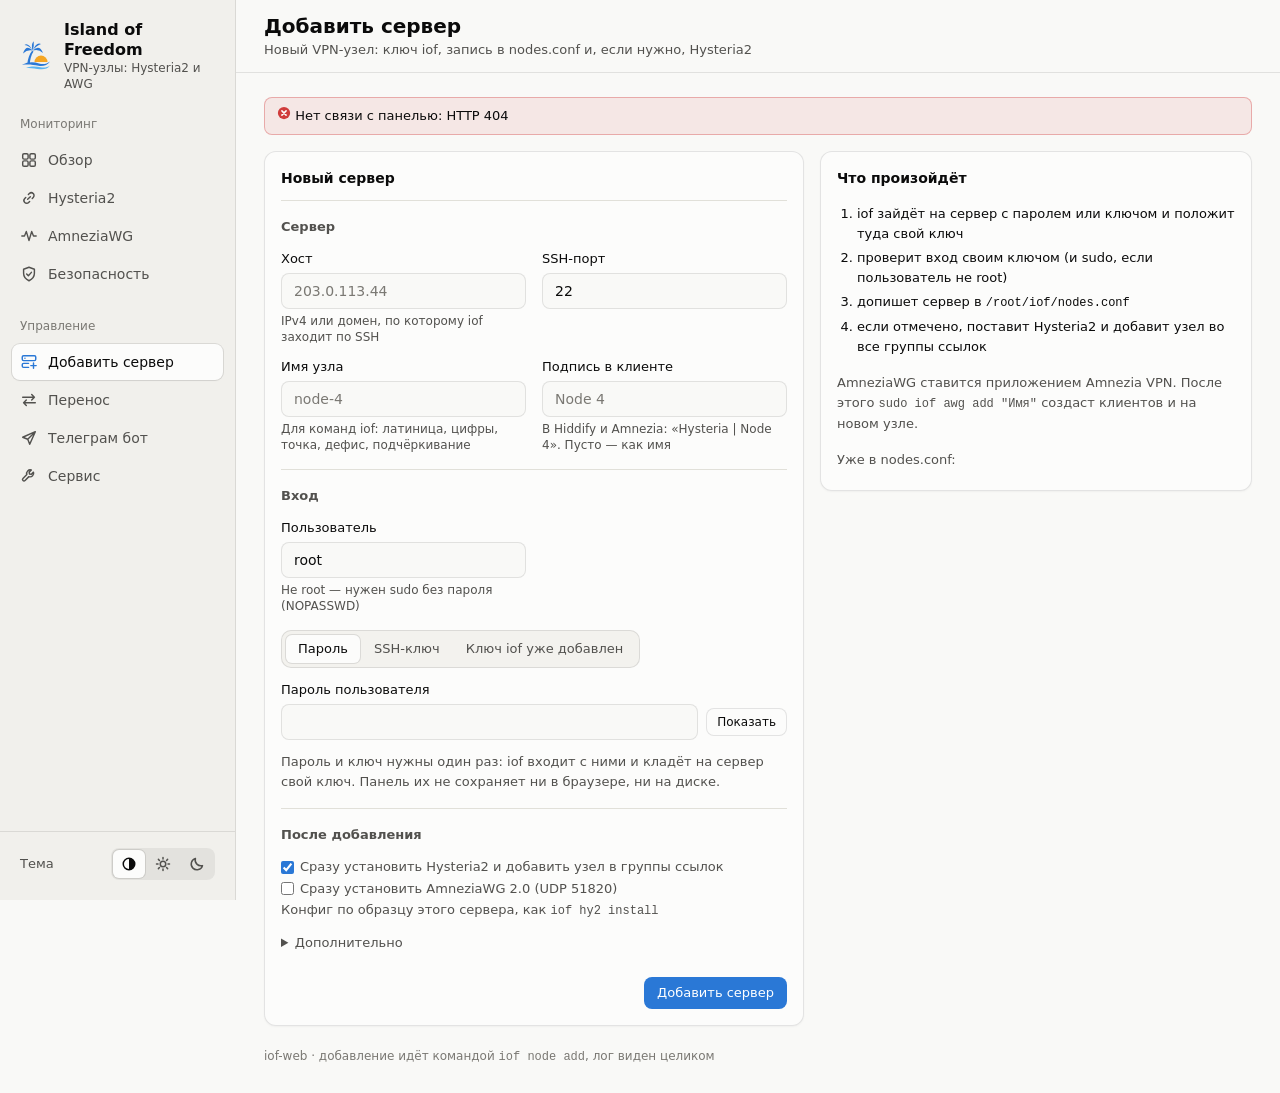
==== commit 3b16a9d1: "awg: автоматическая установка AmneziaWG 2.0 и выдача ключей vpn:// в панели" ====
--- a/web/static/add.html
+++ b/web/static/add.html
@@ -31,6 +31,10 @@
           <svg class="nav-ico" viewBox="0 0 20 20" aria-hidden="true"><path d="M8.5 11.5l3-3M9.3 6.2l1.1-1.1a3 3 0 0 1 4.3 4.3l-1.1 1.1M10.7 13.8l-1.1 1.1a3 3 0 0 1-4.3-4.3l1.1-1.1"/></svg>
           <span>Hysteria2</span>
         </a>
+        <a href="awg.html">
+          <svg class="nav-ico" viewBox="0 0 20 20" aria-hidden="true"><path d="M2 10h3l2-5 3 10 3-10 2 5h3" fill="none" stroke="currentColor" stroke-width="1.5" stroke-linecap="round" stroke-linejoin="round"/></svg>
+          <span>AmneziaWG</span>
+        </a>
         <a href="security.html">
           <svg class="nav-ico" viewBox="0 0 20 20" aria-hidden="true"><path d="M10 2.5l6 2.2v4.5c0 3.7-2.4 6.6-6 8.3-3.6-1.7-6-4.6-6-8.3V4.7zM7.4 10l1.9 1.9 3.4-3.7"/></svg>
           <span>Безопасность</span>
@@ -160,6 +164,7 @@
             <fieldset>
               <legend>После добавления</legend>
               <label class="check"><input id="f-hy2" type="checkbox" checked> Сразу установить Hysteria2 и добавить узел в группы ссылок</label>
+              <label class="check"><input id="f-awg" type="checkbox"> Сразу установить AmneziaWG 2.0 (UDP 51820)</label>
               <p id="hy2-hint" class="hint">Конфиг по образцу этого сервера, как <code>iof hy2 install</code></p>
               <details class="more">
                 <summary>Дополнительно</summary>
--- a/web/static/app.css
+++ b/web/static/app.css
@@ -182,6 +182,14 @@
 .page-title { margin-right: auto; min-width: 0; }
 .page-title h1 { font-size: 20px; font-weight: 600; line-height: 28px; }
 .page-title p { font-size: 13px; color: var(--ink-2); }
+.node-heading { display: flex; align-items: center; gap: 8px; width: fit-content; max-width: 100%; }
+.node-heading h1 { overflow-wrap: anywhere; min-width: 0; }
+.rename-open { opacity: 0; flex-shrink: 0; }
+.node-heading:hover .rename-open, .node-heading:focus-within .rename-open { opacity: 1; }
+.rename-form { max-width: 480px; }
+.rename-row { display: flex; flex-wrap: wrap; align-items: center; gap: 8px; }
+.rename-row input { flex: 1 1 180px; min-width: 0; }
+@media (hover: none) { .rename-open { opacity: 1; } }
 .controls { display: flex; align-items: center; gap: 8px; flex-wrap: wrap; }
 .scrim { display: none; }
 .stamp { font-size: 13px; color: var(--ink-2); font-variant-numeric: tabular-nums; }
@@ -216,6 +224,15 @@
 
 /* Раскладки внутри main подстраиваются под его ширину (container queries внизу файла),
    а не под ширину окна: место занимает ещё и боковое меню */
+/* Мастер первого запуска использует те же поля, что добавление сервера. */
+#overview-content { display: flex; flex-direction: column; gap: 16px; }
+.setup-form > .field, .setup-form > .hint { margin: 0 16px 16px; }
+.setup-form select {
+  width: 100%; min-height: 36px; padding: 8px 12px;
+  border: 1px solid var(--ring); border-radius: 8px;
+  background: var(--page); color: var(--ink); font: inherit;
+}
+
 main {
   container: content / inline-size;
   flex: 1;
@@ -663,7 +680,9 @@
 .admins .sub-line { margin-top: 0; }
 .admins select { height: 28px; }
 .admins-note { margin: 0 16px 16px; }
-.sub-head { margin: 0; padding: 16px 16px 8px; font-size: 13px; font-weight: 600; color: var(--ink-2); }
+/* Уведомления: та же таблица, что у админов, галочки типов по центру колонок */
+.notify th:not(:first-child), .notify td:not(:first-child) { text-align: center; }
+.notify input[type="checkbox"] { width: 16px; height: 16px; margin: 0; vertical-align: middle; accent-color: var(--accent); }.sub-head { margin: 0; padding: 16px 16px 8px; font-size: 13px; font-weight: 600; color: var(--ink-2); }
 .invites { list-style: none; margin: 0; padding: 0 16px 8px; }
 .invites li { display: flex; flex-wrap: wrap; align-items: center; gap: 8px 12px; padding: 8px 0; border-top: 1px solid var(--grid); font-size: 13px; }
 .invite-when { flex: 1 1 220px; font-variant-numeric: tabular-nums; }
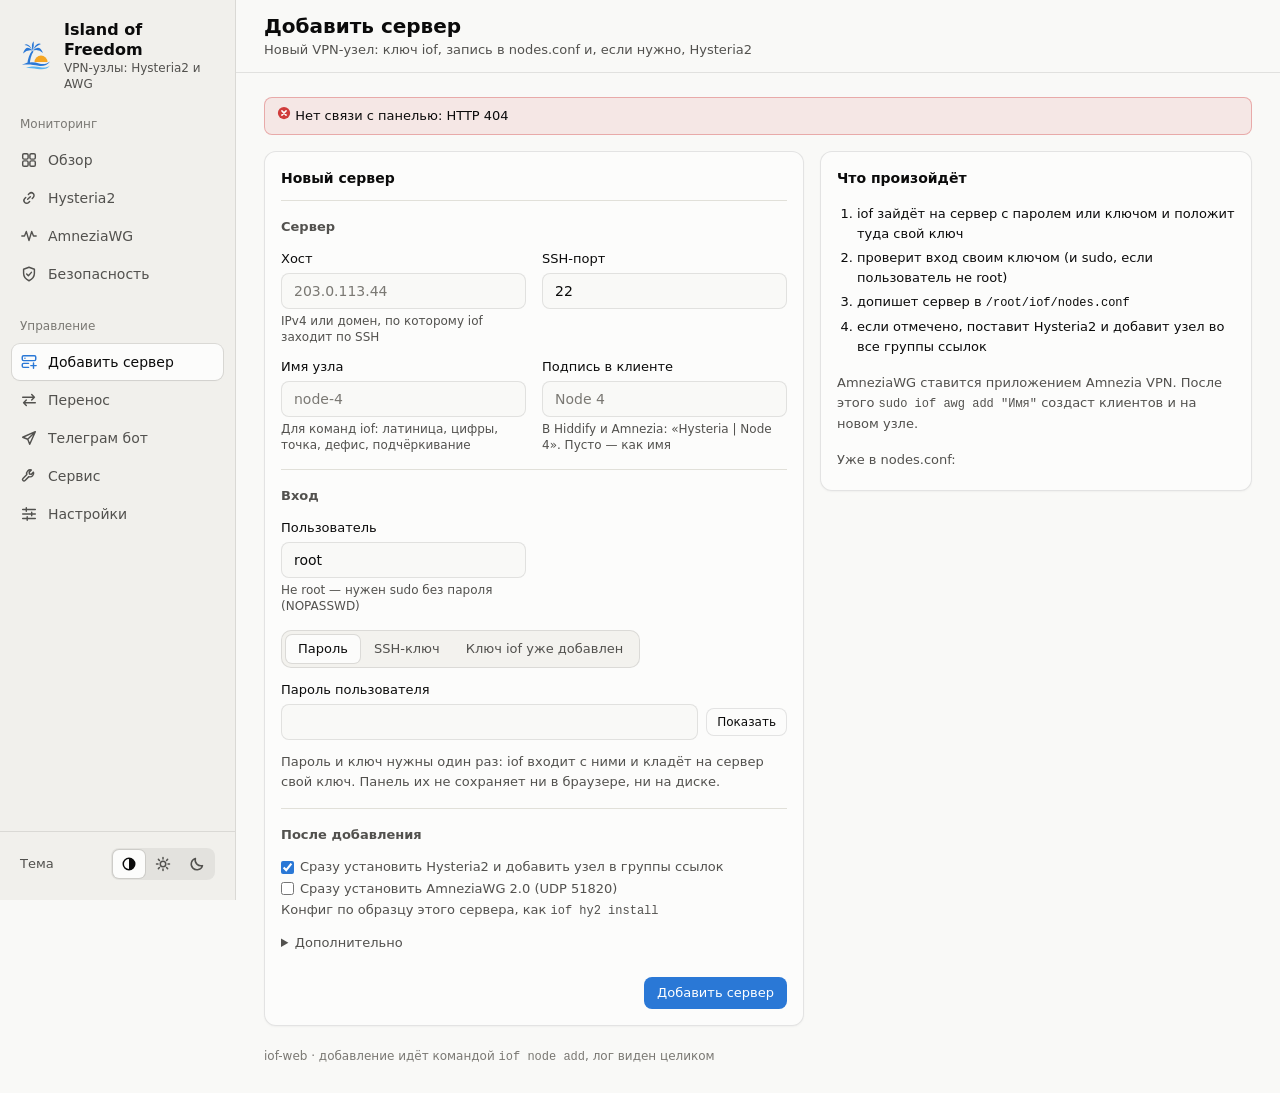
==== commit 709a5134: "iof: авториация, вход по домену" ====
--- a/web/static/add.html
+++ b/web/static/add.html
@@ -57,6 +57,10 @@
           <svg class="nav-ico" viewBox="0 0 20 20" aria-hidden="true"><path d="M12.6 3.3a4 4 0 0 0-5 5.1l-4.3 4.3a1.6 1.6 0 0 0 2.3 2.3l4.3-4.3a4 4 0 0 0 5.1-5l-2.4 2.4-2.1-.3-.3-2.1z"/></svg>
           <span>Сервис</span>
         </a>
+        <a href="settings.html">
+          <svg class="nav-ico" viewBox="0 0 20 20" aria-hidden="true"><path d="M3 5h14M3 10h14M3 15h14M7 3v4M13 8v4M8 13v4"/></svg>
+          <span>Настройки</span>
+        </a>
       </nav>
       <div class="side-foot">
         <p id="demo-chip" class="demo-chip" hidden>Демо-режим: данные выдуманы, сервер не нужен</p>
--- a/web/static/app.css
+++ b/web/static/app.css
@@ -329,11 +329,20 @@
 .nodes th:last-child, .nodes td:last-child { padding-right: 16px; }
 .nodes tbody tr:last-child td { border-bottom: 0; }
 .nodes tbody tr:hover td { background: color-mix(in srgb, var(--surface-2) 60%, transparent); }
+.nodes tr.is-controller { background: color-mix(in srgb, var(--accent) 6%, var(--surface)); }
+.nodes tr.is-controller:is(:hover, :focus-within) { background: color-mix(in srgb, var(--accent) 12%, var(--surface)); }
+.nodes tbody tr.is-controller:hover td { background: none; }
 .nodes tr.is-crit td:first-child { box-shadow: inset 3px 0 0 var(--crit); }
 .nodes tr.is-warn td:first-child { box-shadow: inset 3px 0 0 var(--warn); }
 .nodes .num { text-align: right; }
 .nodes .col-meter { width: 112px; }
-.node-name { font-weight: 500; }
+.node-name { display: flex; align-items: center; gap: 6px; font-weight: 500; }
+@font-face {
+  font-family: "Twemoji Country Flags";
+  src: url("TwemojiCountryFlags.woff2") format("woff2");
+  font-display: block;
+}
+.node-flag { font: 16px/1 "Twemoji Country Flags", sans-serif; }
 .node-cell { display: flex; gap: 8px; align-items: flex-start; }
 .node-cell .ico { margin-top: 3px; }
 .offline { color: var(--ink-2); }
@@ -476,6 +485,14 @@
 .field .hint { margin-top: 4px; font-size: 12px; line-height: 16px; }
 .field [aria-invalid="true"] { border-color: var(--crit); }
 .field-error { margin: 4px 0 0; font-size: 12px; color: var(--crit); font-weight: 500; }
+.login-page { min-height: 100vh; display: grid; place-items: center; padding: 20px; }
+.login-card { width: min(100%, 390px); padding: 24px; }
+.login-card .brand { padding: 0; }
+.login-card h1 { margin: 24px 0 16px; font-size: 22px; }
+.settings-card { max-width: 500px; }
+.password-form { display: grid; gap: 14px; }
+.password-form > .btn { justify-self: start; }
+.password-form .form-error { margin: 0; }
 .input-row { display: flex; gap: 8px; align-items: center; margin-top: 0; }
 .input-row input { flex: 1; }
 .field textarea + .input-row { margin-top: 8px; align-items: flex-start; }
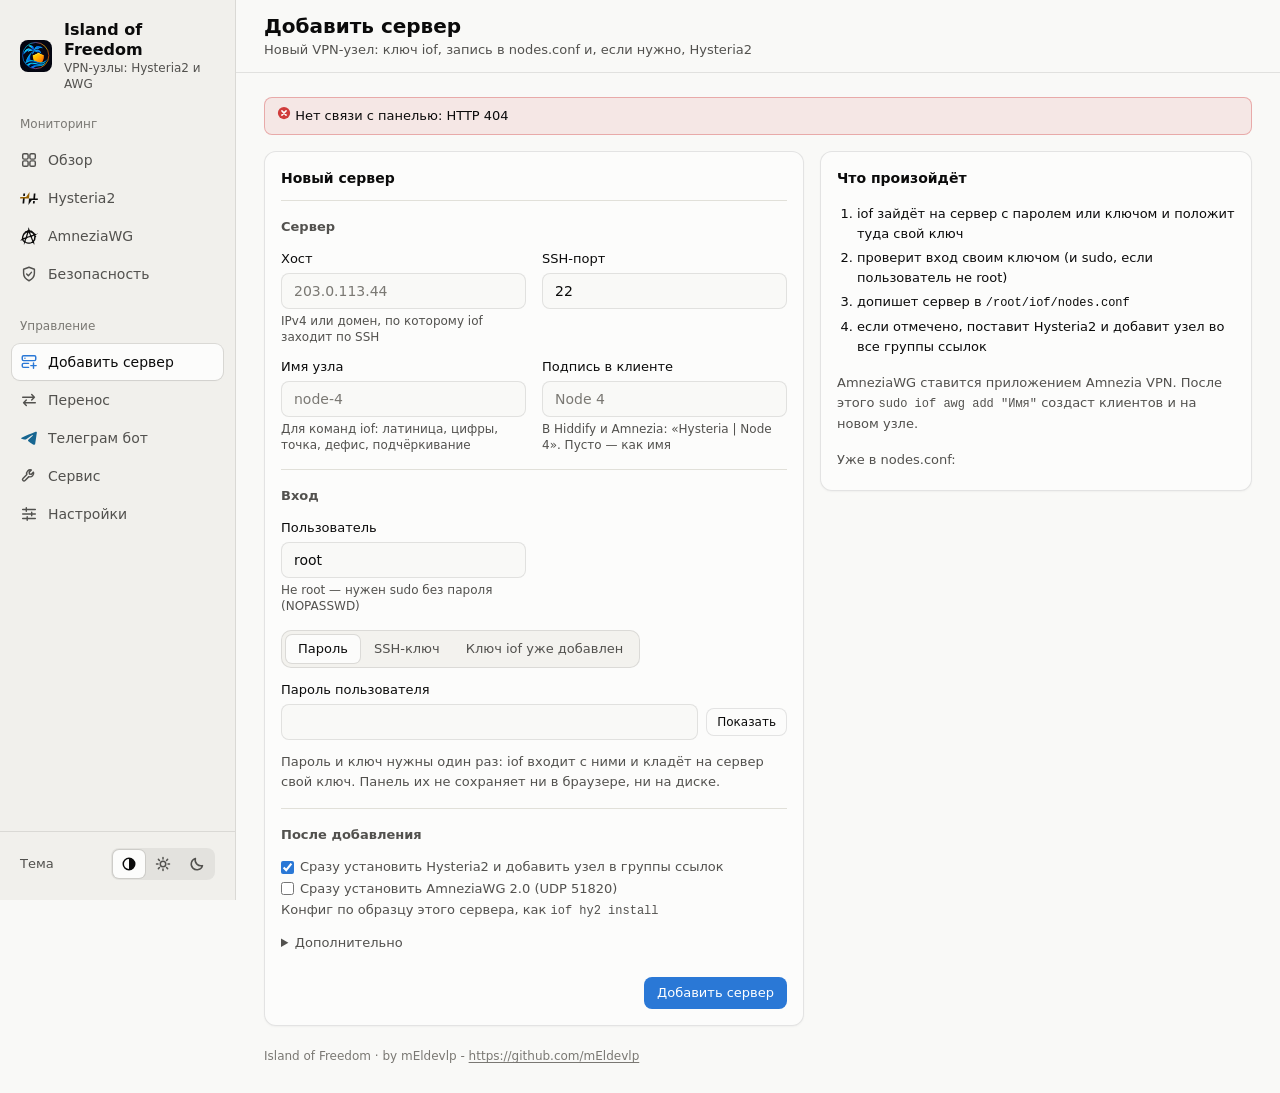
==== commit 37e88ce1: "iof-web: обновить оформление панели и иконки меню Добавить иконки Hysteria2, AmneziaWG и Телеграм бо" ====
--- a/web/static/add.html
+++ b/web/static/add.html
@@ -13,12 +13,7 @@
   <div class="shell">
     <aside id="sidebar" class="sidebar">
       <a class="brand" href="./">
-        <svg class="logo" viewBox="0 0 64 64" aria-hidden="true">
-          <defs><clipPath id="logo-sky"><rect width="64" height="44"/></clipPath></defs>
-          <circle class="logo-sun" cx="42" cy="44" r="13" clip-path="url(#logo-sky)"/>
-          <path class="logo-palm" d="M14.4 48C15.8 37.5 18.6 28.5 24.2 21.4L27 22.8C22.2 30 20.2 39 19.6 48ZM25.5 21Q12 8 6 27Q15 18 25.5 21ZM25.5 21Q39 8 46 26Q37 17 25.5 21ZM25.5 21Q16 4 9 10Q19 11 25.5 21ZM25.5 21Q33 3 42 8Q31 12 25.5 21ZM25.5 21Q21 9 27.5 2.5Q28.5 13 25.5 21ZM4 50C16 43 28 44 38 47C46 49.5 54 48 60 43C55 50.5 46 53 37 51.5C27 50 16 48 4 50Z"/>
-          <path class="logo-wave" d="M12 56C22 52 32 52.5 41 54.5C48 56 55 55 60 51C56 57 48 59.5 40 58.5C31 57.5 22 55 12 56Z"/>
-        </svg>
+        <img class="logo" src="logo-panel.svg" alt="" width="32" height="32">
         <span><b>Island of Freedom</b><small>VPN-узлы: Hysteria2 и AWG</small></span>
       </a>
       <nav class="nav" aria-label="Разделы">
@@ -28,11 +23,11 @@
           <span>Обзор</span>
         </a>
         <a href="hy2.html">
-          <svg class="nav-ico" viewBox="0 0 20 20" aria-hidden="true"><path d="M8.5 11.5l3-3M9.3 6.2l1.1-1.1a3 3 0 0 1 4.3 4.3l-1.1 1.1M10.7 13.8l-1.1 1.1a3 3 0 0 1-4.3-4.3l1.1-1.1"/></svg>
+          <span class="nav-logo nav-logo-hy2" aria-hidden="true"></span>
           <span>Hysteria2</span>
         </a>
         <a href="awg.html">
-          <svg class="nav-ico" viewBox="0 0 20 20" aria-hidden="true"><path d="M2 10h3l2-5 3 10 3-10 2 5h3" fill="none" stroke="currentColor" stroke-width="1.5" stroke-linecap="round" stroke-linejoin="round"/></svg>
+          <span class="nav-logo nav-logo-amnezia" aria-hidden="true"></span>
           <span>AmneziaWG</span>
         </a>
         <a href="security.html">
@@ -50,7 +45,7 @@
           <span id="nav-migrate" class="nav-badge" hidden></span>
         </a>
         <a href="bot.html">
-          <svg class="nav-ico" viewBox="0 0 20 20" aria-hidden="true"><path d="M17 3L3 9.2l5.6 2.2L10.8 17zM8.6 11.4L17 3"/></svg>
+          <span class="nav-logo nav-logo-tg" aria-hidden="true"></span>
           <span>Телеграм бот</span>
         </a>
         <a href="service.html">
@@ -157,7 +152,7 @@
 
               <div class="auth-pane" data-auth="installed" hidden>
                 <p class="hint">Добавь на новом сервере публичный ключ iof в <code>~/.ssh/authorized_keys</code> пользователя, например так:</p>
-                <pre id="pubkey-cmd" class="code"></pre>
+                <pre id="pubkey-cmd" data-skeleton="code 2" class="code"></pre>
                 <button id="copy-pubkey" class="btn small" type="button">Скопировать команду</button>
               </div>
 
@@ -169,7 +164,7 @@
               <legend>После добавления</legend>
               <label class="check"><input id="f-hy2" type="checkbox" checked> Сразу установить Hysteria2 и добавить узел в группы ссылок</label>
               <label class="check"><input id="f-awg" type="checkbox"> Сразу установить AmneziaWG 2.0 (UDP 51820)</label>
-              <p id="hy2-hint" class="hint">Конфиг по образцу этого сервера, как <code>iof hy2 install</code></p>
+              <p id="hy2-hint" data-skeleton="line" class="hint">Конфиг по образцу этого сервера, как <code>iof hy2 install</code></p>
               <details class="more">
                 <summary>Дополнительно</summary>
                 <div class="field">
@@ -208,14 +203,14 @@
                 <code>sudo iof awg add "Имя"</code> создаст клиентов и на новом узле.</p>
               <div class="pad">
                 <div class="hint">Уже в nodes.conf:</div>
-                <div id="known" class="chips"></div>
+                <div id="known" data-skeleton="chips 3" class="chips"></div>
               </div>
             </section>
           </div>
         </div>
       </main>
 
-      <footer class="foot">iof-web · добавление идёт командой <code>iof node add</code>, лог виден целиком</footer>
+      <footer class="foot">Island of Freedom · by mEldevlp - <a href="https://github.com/mEldevlp">https://github.com/mEldevlp</a></footer>
     </div>
   </div>
 </body>
--- a/web/static/app.css
+++ b/web/static/app.css
@@ -7,6 +7,9 @@
   --surface-2: #f3f2ee;
   --side: #f1f0ec;
   --side-on: #fcfcfb;
+  --nav-logo-hy2: url("hy2-light-logo.svg");
+  --nav-logo-amnezia: url("amnezia-light-logo.svg");
+  --nav-logo-tg: url("tg-light-logo.svg");
   --ink: #0b0b0b;
   --ink-2: #52514e;
   --muted: #7a7873;
@@ -31,9 +34,6 @@
   --term-fg: #f0efec;
   --term-cursor: #f0efec;
   --term-sel: rgba(57, 135, 229, 0.4);
-  /* Логотип: пальма и верхняя волна — --accent, солнце и нижняя волна одинаковы в обеих темах */
-  --logo-sun: #f5a623;
-  --logo-wave: #5ab4f0;
   /* Каркас: ширина бокового меню, поля и ширина содержимого */
   --side-w: 236px;
   --gutter: 28px;
@@ -47,6 +47,9 @@
     --surface-2: #222220;
     --side: #131312;
     --side-on: #262624;
+    --nav-logo-hy2: url("hy2-dark-logo.svg");
+    --nav-logo-amnezia: url("amnezia-dark-logo.svg");
+    --nav-logo-tg: url("tg-dark-logo.svg");
     --ink: #f0efec;
     --ink-2: #c3c2b7;
     --muted: #8f8d87;
@@ -72,6 +75,9 @@
   --surface-2: #222220;
   --side: #131312;
   --side-on: #262624;
+  --nav-logo-hy2: url("hy2-dark-logo.svg");
+  --nav-logo-amnezia: url("amnezia-dark-logo.svg");
+  --nav-logo-tg: url("tg-dark-logo.svg");
   --ink: #f0efec;
   --ink-2: #c3c2b7;
   --muted: #8f8d87;
@@ -123,10 +129,7 @@
   padding: 20px 20px 12px;
   color: inherit; text-decoration: none;
 }
-.logo { width: 32px; height: 32px; flex: none; }
-.logo-palm { fill: var(--accent); }
-.logo-sun { fill: var(--logo-sun); }
-.logo-wave { fill: var(--logo-wave); }
+.logo { width: 32px; height: 32px; flex: none; object-fit: contain; border-radius: 8px; }
 .brand b { display: block; font-size: 16px; font-weight: 600; line-height: 20px; }
 .brand small { display: block; font-size: 12px; line-height: 16px; color: var(--ink-2); }
 
@@ -141,11 +144,15 @@
 }
 .nav a:hover { background: color-mix(in srgb, var(--ink) 5%, transparent); color: var(--ink); }
 .nav a[aria-current] { background: var(--side-on); color: var(--ink); box-shadow: 0 0 0 1px var(--ring), var(--shadow); }
+.nav-ico, .nav-logo { width: 18px; height: 18px; flex: none; }
 .nav-ico {
-  width: 18px; height: 18px; flex: none;
   fill: none; stroke: currentColor; stroke-width: 1.6; stroke-linecap: round; stroke-linejoin: round;
 }
 .nav a[aria-current] .nav-ico { color: var(--accent); }
+.nav-logo { background: center / contain no-repeat; }
+.nav-logo-hy2 { background-image: var(--nav-logo-hy2); }
+.nav-logo-amnezia { background-image: var(--nav-logo-amnezia); }
+.nav-logo-tg { background-image: var(--nav-logo-tg); }
 /* Отметка у пункта меню, например «идёт» у переноса */
 .nav-badge {
   margin-left: auto; padding: 0 6px; border-radius: 4px;
@@ -280,6 +287,9 @@
 .health.good { background: var(--good-bg); border-color: color-mix(in srgb, var(--good) 30%, transparent); }
 .health.crit { background: var(--crit-bg); border-color: color-mix(in srgb, var(--crit) 35%, transparent); }
 .health.warn { background: var(--warn-bg); border-color: color-mix(in srgb, var(--warn) 45%, transparent); }
+/* Только сводка отдельного узла: аудит и состояние бота сохраняют сплошную подложку. */
+.node-health.crit { background: linear-gradient(to right, var(--crit-bg), transparent 25%) var(--surface); }
+.node-health.warn { background: linear-gradient(to right, var(--warn-bg), transparent 25%) var(--surface); }
 .health .big-ico { width: 24px; height: 24px; flex: none; }
 .health h2 { font-size: 16px; font-weight: 600; line-height: 24px; }
 .health .sub { color: var(--ink-2); font-size: 13px; }
@@ -328,10 +338,12 @@
 .nodes th:first-child, .nodes td:first-child { padding-left: 16px; }
 .nodes th:last-child, .nodes td:last-child { padding-right: 16px; }
 .nodes tbody tr:last-child td { border-bottom: 0; }
-.nodes tbody tr:hover td { background: color-mix(in srgb, var(--surface-2) 60%, transparent); }
-.nodes tr.is-controller { background: color-mix(in srgb, var(--accent) 6%, var(--surface)); }
-.nodes tr.is-controller:is(:hover, :focus-within) { background: color-mix(in srgb, var(--accent) 12%, var(--surface)); }
-.nodes tbody tr.is-controller:hover td { background: none; }
+.nodes tbody tr:is(:hover, :focus-within) { background-color: color-mix(in srgb, var(--surface-2) 60%, transparent); }
+.nodes tr.is-controller { background-color: color-mix(in srgb, var(--accent) 6%, var(--surface)); }
+.nodes tr.is-controller:is(:hover, :focus-within) { background-color: color-mix(in srgb, var(--accent) 12%, var(--surface)); }
+/* Подложка одна на всю строку: постепенно исчезает на первой четверти ширины. */
+.nodes tr.is-crit { background-image: linear-gradient(to right, var(--crit-bg), transparent 25%); }
+.nodes tr.is-warn { background-image: linear-gradient(to right, var(--warn-bg), transparent 25%); }
 .nodes tr.is-crit td:first-child { box-shadow: inset 3px 0 0 var(--crit); }
 .nodes tr.is-warn td:first-child { box-shadow: inset 3px 0 0 var(--warn); }
 .nodes .num { text-align: right; }
@@ -343,6 +355,9 @@
   font-display: block;
 }
 .node-flag { font: 16px/1 "Twemoji Country Flags", sans-serif; }
+.node-status { white-space: normal; }
+.node-status .st { align-items: baseline; white-space: normal; }
+.node-status .ico { align-self: flex-start; margin-top: 2px; }
 .node-cell { display: flex; gap: 8px; align-items: flex-start; }
 .node-cell .ico { margin-top: 3px; }
 .offline { color: var(--ink-2); }
@@ -485,7 +500,8 @@
 .field .hint { margin-top: 4px; font-size: 12px; line-height: 16px; }
 .field [aria-invalid="true"] { border-color: var(--crit); }
 .field-error { margin: 4px 0 0; font-size: 12px; color: var(--crit); font-weight: 500; }
-.login-page { min-height: 100vh; display: grid; place-items: center; padding: 20px; }
+.login-page { min-height: 100vh; display: grid; grid-template-rows: 1fr auto; place-items: center; padding: 20px; }
+.login-page > .foot { text-align: center; padding: 16px 0 0; }
 .login-card { width: min(100%, 390px); padding: 24px; }
 .login-card .brand { padding: 0; }
 .login-card h1 { margin: 24px 0 16px; font-size: 22px; }
@@ -495,6 +511,10 @@
 .password-form .form-error { margin: 0; }
 .input-row { display: flex; gap: 8px; align-items: center; margin-top: 0; }
 .input-row input { flex: 1; }
+.bot-server-form { padding: 0 16px 16px; }
+.bot-server-form .input-row { flex-wrap: wrap; align-items: stretch; }
+.bot-server-form .btn { flex: none; }
+#bot-server { flex: 1 1 180px; min-width: 0; }
 .field textarea + .input-row { margin-top: 8px; align-items: flex-start; }
 .file-btn { cursor: pointer; flex: none; }
 .seg {
@@ -602,7 +622,13 @@
 /* Страница «Безопасность». Сводка блока — .health внутри карточки. Строка проверки: оценка,
    название, значение; раскрывается в «почему это важно», значения по узлам и «как исправить».
    Колонка оценки 112px, содержимое раскрытой строки начинается под названием */
-.card > .health { margin: 0 16px 16px; padding: 12px 16px; border-radius: 8px; }
+.card > .health, .security-fold > .health { margin: 0 16px 16px; padding: 12px 16px; border-radius: 8px; }
+/* Секции закрыты при входе; их оболочка не заменяется при обновлении результатов. */
+.security-fold > summary { display: flex; align-items: center; gap: 12px; padding: 16px; cursor: pointer; list-style: none; border-radius: 12px; }
+.security-fold > summary::-webkit-details-marker { display: none; }
+.security-fold > summary::before { content: ""; width: 6px; height: 6px; flex: none; border: solid var(--ink-2); border-width: 0 2px 2px 0; transform: rotate(-45deg); }
+.security-fold[open] > summary::before { transform: rotate(45deg); }
+.security-fold > .card-head { padding-top: 0; justify-content: flex-end; }
 .check-group { margin: 0; padding: 8px 16px 8px; font-size: 13px; font-weight: 600; color: var(--ink-2); }
 .checks summary { align-items: baseline; }
 .checks summary .st { flex: 0 0 112px; }
@@ -720,6 +746,70 @@
   margin: 0 auto; padding: 12px var(--gutter) 28px; font-size: 12px; color: var(--muted);
 }
 
+.foot a { color: inherit; text-underline-offset: 2px; overflow-wrap: anywhere; }
+.foot a:hover { color: var(--accent); }
+
+/* Скелетоны используют существующую раскладку и нейтральные оттенки обеих тем. */
+.skeleton-active > :not(.skeleton-part) { display: none !important; }
+.skeleton-active[data-skeleton^="line"], pre.skeleton-active { font-size: 0; }
+.health.skeleton-active { background: var(--surface); border-color: var(--ring); }
+.skeleton-fill {
+  display: inline-block; max-width: 100%; height: 10px; border-radius: 4px;
+  background: color-mix(in srgb, var(--ink) 12%, transparent);
+}
+.skeleton-slot { display: flex; align-items: center; width: min(100%, 192px); min-width: 0; height: 20px; }
+.skeleton-short { width: 40%; }
+.skeleton-medium { width: 65%; }
+.skeleton-long { width: 88%; }
+.skeleton-full { width: 100%; }
+.skeleton-grow { flex: 1; min-width: 0; }
+.skeleton-sub { height: 16px; }
+.skeleton-track { height: 8px; }
+.skeleton-track .skeleton-fill { height: 4px; }
+[data-skeleton="select"]:has(> select[hidden]) { display: none; }
+.skeleton-heading { height: 24px; }
+.skeleton-value { height: 32px; }
+.skeleton-value .skeleton-fill { height: 21px; }
+.skeleton-button { width: 112px; height: 32px; }
+.skeleton-button .skeleton-fill, .skeleton-field .skeleton-fill { width: 100%; height: 100%; border-radius: 8px; }
+.skeleton-button:has(.skeleton-short) { width: 44px; }
+.skeleton-field { width: 100%; height: 36px; }
+[data-skeleton="server-select"] .skeleton-button:first-child { flex: 1; }
+[data-skeleton="time"] .skeleton-button { width: 88px; }
+.skeleton-switch { width: 32px; height: 20px; flex: none; }
+.skeleton-switch .skeleton-fill { width: 100%; height: 100%; border-radius: 10px; }
+.skeleton-pill { width: 64px; height: 22px; }
+.skeleton-pill .skeleton-fill { width: 100%; height: 100%; }
+.skeleton-summary { display: flex; align-items: center; gap: 8px 16px; padding: 12px 0; }
+.kv dt .skeleton-slot { width: 104px; }
+.kv dd .skeleton-slot { width: min(100%, 220px); }
+.item-head .skeleton-slot:last-child { max-width: 100px; }
+.card-head > .skeleton-slot:last-child:not(:first-child) { max-width: 25%; }
+.nodes .skeleton-slot { width: min(100%, 108px); }
+.nodes .skeleton-sub { margin-top: 2px; }
+.table-wrap.skeleton-active + .empty { display: none; }
+.link-actions .skeleton-button { height: 28px; }
+.skeleton-qr {
+  display: block; width: min(100%, 240px); height: auto; aspect-ratio: 1; border-radius: 8px; margin: 0 auto;
+}
+.skeleton-flag { width: 16px; height: 12px; vertical-align: baseline; }
+.term-box { position: relative; }
+.term-box.skeleton-active > .xterm { display: block !important; visibility: hidden; }
+.term-box .skeleton-part { position: absolute; inset: 0; padding: 8px 12px; pointer-events: none; }
+.term-box .skeleton-slot { width: min(100%, 560px); height: 15px; }
+.term-box .skeleton-fill { background: color-mix(in srgb, var(--term-fg) 18%, transparent); }
+.skeleton-log { margin: 0 16px 16px; padding: 8px 12px; border-radius: 8px; background: var(--surface-2); }
+@media (prefers-reduced-motion: no-preference) {
+  .skeleton-fill { animation: skeleton-pulse 1.6s ease-in-out infinite alternate; }
+}
+@keyframes skeleton-pulse { to { opacity: .55; } }
+@container content (max-width: 600px) {
+  .skeleton-value { height: 28px; }
+  .link-actions .skeleton-button { flex: 1; }
+  .checks .skeleton-summary { flex-wrap: wrap; }
+  .checks .skeleton-summary .skeleton-slot:last-child { flex-basis: 100%; }
+}
+
 /* Узкое окно: меню уезжает за левый край и открывается кнопкой в шапке страницы (common.js) */
 @media (max-width: 960px) {
   .shell { grid-template-columns: minmax(0, 1fr); }
@@ -784,7 +874,7 @@
 @container content (max-width: 900px) {
   .hy2-layout, .add-layout, .grid2 { grid-template-columns: minmax(0, 1fr); }
   .group-body { grid-template-columns: minmax(0, 1fr); }
-  .qr-all { width: auto; max-width: 260px; margin: 0 auto 4px; }
+  .qr-all { width: min(100%, 240px); margin: 0 auto 4px; }
 }
 @container content (max-width: 600px) {
   .kpis { grid-template-columns: repeat(2, minmax(0, 1fr)); gap: 8px; }
